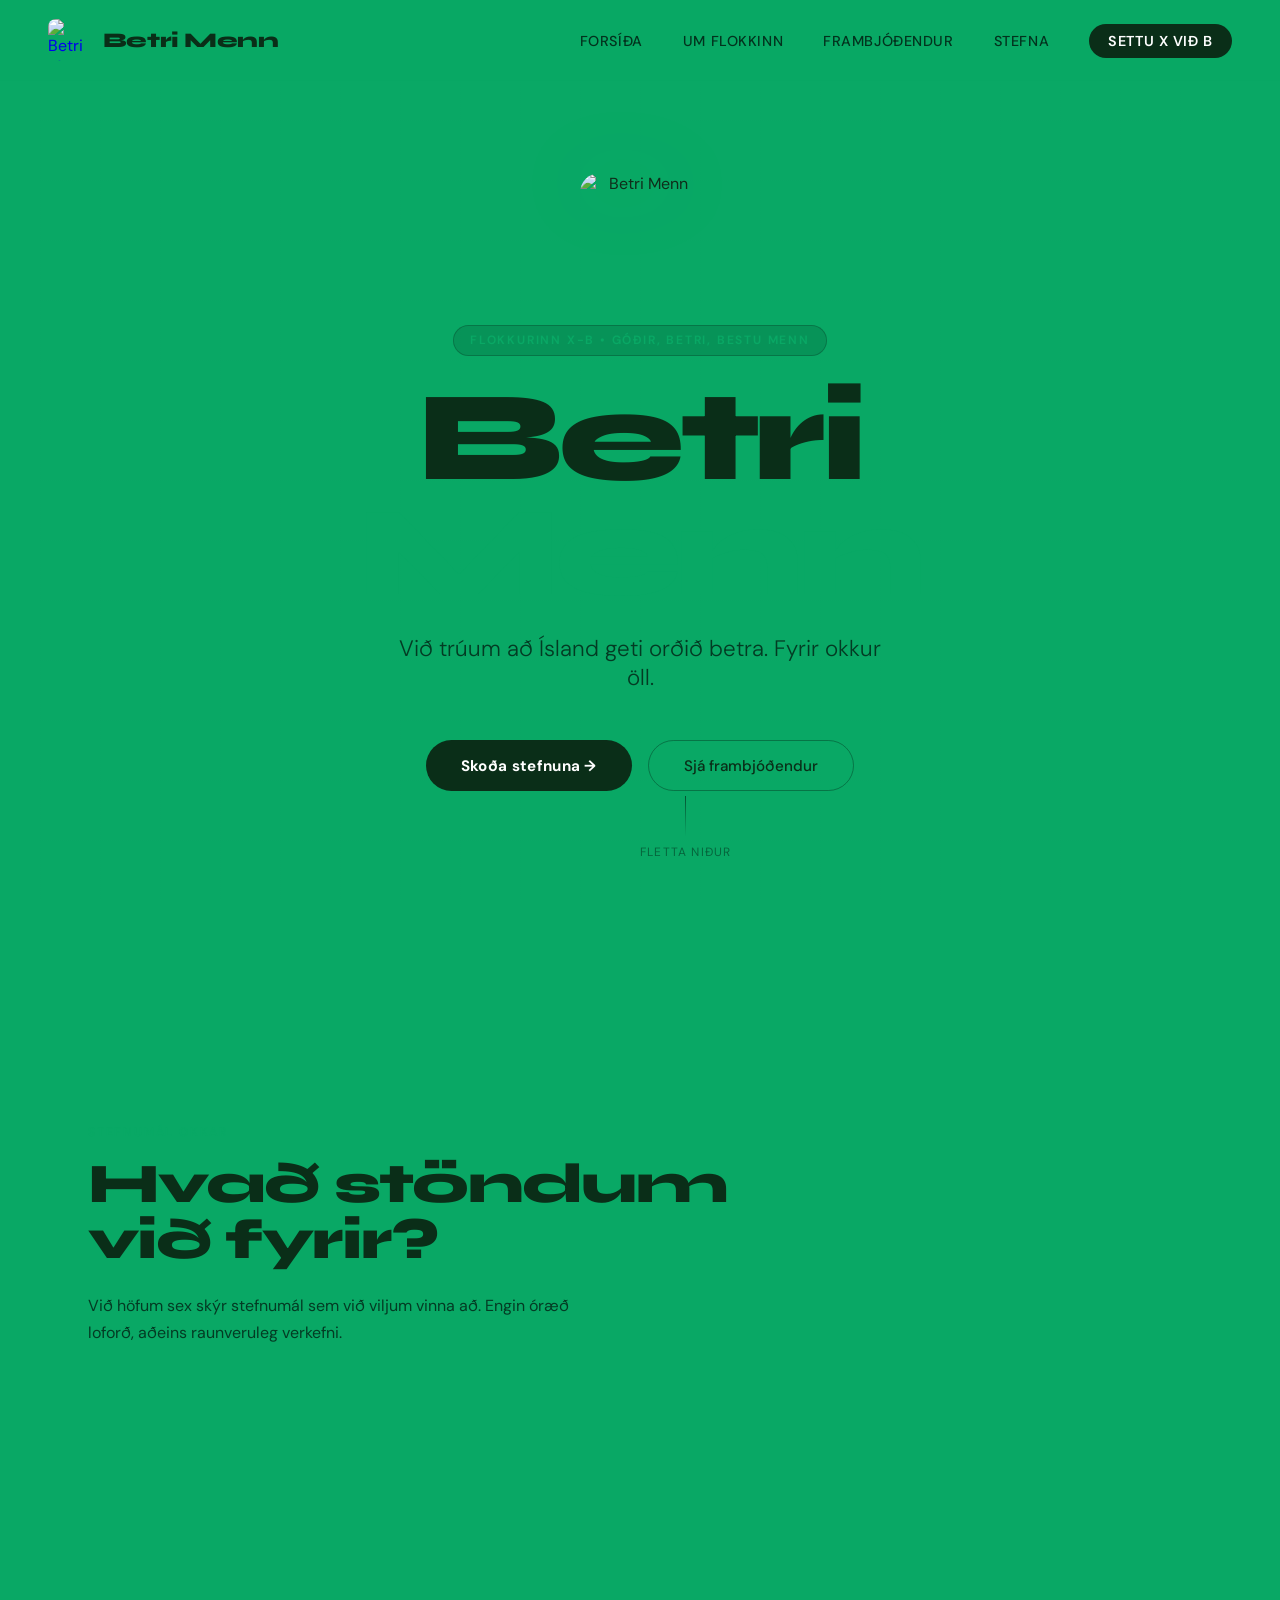
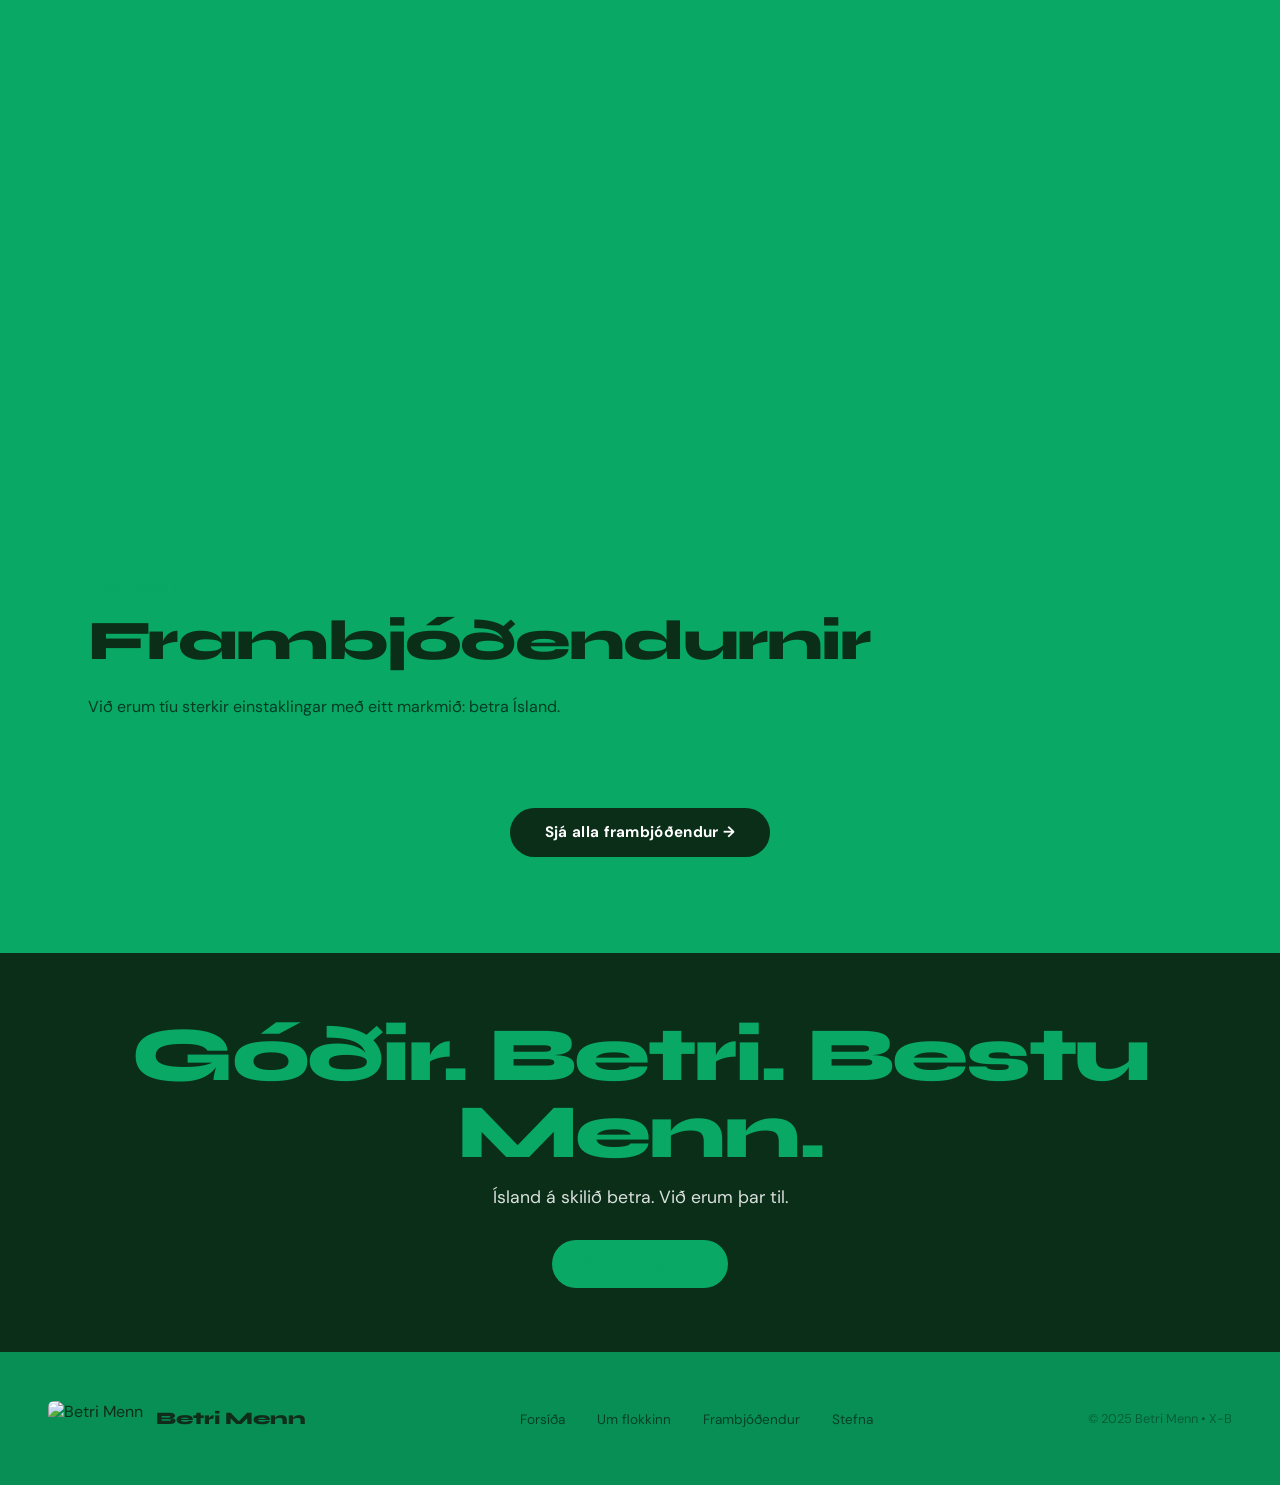
==== index.html @ 43a2c2ce "Add files via upload" ====
<!DOCTYPE html>
<html lang="is">
<head>
  <meta charset="UTF-8">
  <meta name="viewport" content="width=device-width, initial-scale=1.0">
  <title>Betri Menn - Góðir, Betri, Bestu Menn</title>
  <link rel="preconnect" href="https://fonts.googleapis.com">
  <link rel="preconnect" href="https://fonts.gstatic.com" crossorigin>
  <link href="https://fonts.googleapis.com/css2?family=Syne:wght@400;600;700;800&family=DM+Sans:ital,wght@0,300;0,400;0,500;1,300&display=swap" rel="stylesheet">
  <script src="images.js"></script>
  <style>
    :root {
      --green: #09a865;
      --green-dark: #077a47;
      --green-deeper: #055c33;
      --black: #09a865;
      --white: #0a2e18;
      --grey: #07904f;
    }

    * { margin: 0; padding: 0; box-sizing: border-box; }

    html { scroll-behavior: smooth; }

    body {
      font-family: 'DM Sans', sans-serif;
      background: #09a865;
      color: #0f2d1a;
      overflow-x: hidden;
    }

    /* NAV */
    nav {
      position: fixed;
      top: 0; left: 0; right: 0;
      z-index: 100;
      display: flex;
      align-items: center;
      justify-content: space-between;
      padding: 1.2rem 3rem;
      background: rgba(9,168,101,0.95);
      backdrop-filter: blur(12px);
      border-bottom: 1px solid rgba(9,168,101,0.15);
      animation: slideDown 0.6s ease both;
    }

    @keyframes slideDown {
      from { transform: translateY(-100%); opacity: 0; }
      to { transform: translateY(0); opacity: 1; }
    }

    .nav-logo {
      display: flex;
      align-items: center;
      gap: 0.8rem;
      text-decoration: none;
    }

    .nav-logo img {
      height: 42px;
      width: 42px;
      object-fit: contain;
      border-radius: 8px;
    }

    .nav-logo span {
      font-family: 'Syne', sans-serif;
      font-weight: 800;
      font-size: 1.3rem;
      color: #0a2e18;
      letter-spacing: -0.02em;
    }

    .nav-links {
      display: flex;
      gap: 2.5rem;
      list-style: none;
    }

    .nav-links a {
      color: rgba(0,0,0,0.7);
      text-decoration: none;
      font-size: 0.9rem;
      font-weight: 500;
      letter-spacing: 0.04em;
      text-transform: uppercase;
      transition: color 0.2s;
      position: relative;
    }

    .nav-links a::after {
      content: '';
      position: absolute;
      bottom: -3px; left: 0; right: 0;
      height: 2px;
      background: var(--green);
      transform: scaleX(0);
      transition: transform 0.2s;
    }

    .nav-links a:hover { color: var(--green); }
    .nav-links a:hover::after { transform: scaleX(1); }

    .nav-cta {
      background: #0a2e18;
      color: #ffffff !important;
      padding: 0.5rem 1.2rem;
      border-radius: 100px;
      font-weight: 600 !important;
      transition: background 0.2s, transform 0.2s !important;
    }

    .nav-cta:hover { background: #07904f !important; transform: scale(1.05); }
    .nav-cta::after { display: none !important; }

    /* HERO */
    .hero {
      min-height: 100vh;
      display: flex;
      flex-direction: column;
      align-items: center;
      justify-content: center;
      text-align: center;
      padding: 8rem 2rem 4rem;
      position: relative;
      overflow: hidden;
    }

    .hero-bg {
      position: absolute;
      inset: 0;
      background: radial-gradient(ellipse 80% 60% at 50% 40%, rgba(9,168,101,0.12) 0%, transparent 70%);
      pointer-events: none;
    }

    .hero-bg-grid {
      position: absolute;
      inset: 0;
      background-image: 
        linear-gradient(rgba(9,168,101,0.05) 1px, transparent 1px),
        linear-gradient(90deg, rgba(9,168,101,0.05) 1px, transparent 1px);
      background-size: 60px 60px;
      pointer-events: none;
    }

    .hero-logo {
      width: 120px;
      height: 120px;
      object-fit: contain;
      border-radius: 20px;
      margin-bottom: 2rem;
      animation: popIn 0.8s cubic-bezier(0.34, 1.56, 0.64, 1) 0.3s both;
      filter: drop-shadow(0 0 40px rgba(9,168,101,0.4));
    }

    @keyframes popIn {
      from { transform: scale(0.5); opacity: 0; }
      to { transform: scale(1); opacity: 1; }
    }

    .hero-badge {
      display: inline-block;
      background: rgba(0,0,0,0.12);
      border: 1px solid rgba(0,0,0,0.2);
      color: var(--green);
      font-size: 0.75rem;
      font-weight: 600;
      letter-spacing: 0.15em;
      text-transform: uppercase;
      padding: 0.4rem 1rem;
      border-radius: 100px;
      margin-bottom: 1.5rem;
      animation: fadeUp 0.6s ease 0.5s both;
    }

    .hero h1 {
      font-family: 'Syne', sans-serif;
      font-weight: 800;
      font-size: clamp(3.5rem, 10vw, 8rem);
      line-height: 0.9;
      letter-spacing: -0.04em;
      margin-bottom: 1.5rem;
      color: #0a2e18;
      animation: fadeUp 0.7s ease 0.6s both;
    }

    .hero h1 .green { color: var(--green); }

    .hero-tagline {
      font-size: clamp(1.1rem, 2.5vw, 1.4rem);
      color: rgba(0,0,0,0.65);
      font-weight: 300;
      margin-bottom: 3rem;
      max-width: 500px;
      animation: fadeUp 0.7s ease 0.75s both;
    }

    .hero-buttons {
      display: flex;
      gap: 1rem;
      flex-wrap: wrap;
      justify-content: center;
      animation: fadeUp 0.7s ease 0.9s both;
    }

    .btn-primary {
      background: #0a2e18;
      color: #ffffff;
      padding: 0.9rem 2.2rem;
      border-radius: 100px;
      text-decoration: none;
      font-weight: 700;
      font-size: 0.95rem;
      letter-spacing: 0.02em;
      transition: all 0.25s;
      display: inline-flex;
      align-items: center;
      gap: 0.5rem;
    }

    .btn-primary:hover {
      background: #07904f;
      transform: translateY(-3px);
      box-shadow: 0 12px 40px rgba(9,168,101,0.4);
    }

    .btn-secondary {
      background: transparent;
      color: var(--white);
      padding: 0.9rem 2.2rem;
      border-radius: 100px;
      text-decoration: none;
      font-weight: 500;
      font-size: 0.95rem;
      border: 1px solid rgba(0,0,0,0.3);
      transition: all 0.25s;
    }

    .btn-secondary:hover {
      border-color: #0a2e18;
      color: #0a2e18;
      transform: translateY(-3px);
    }

    @keyframes fadeUp {
      from { opacity: 0; transform: translateY(30px); }
      to { opacity: 1; transform: translateY(0); }
    }

    .hero-scroll {
      position: absolute;
      bottom: 2.5rem;
      left: 50%;
      transform: translateX(-50%);
      display: flex;
      flex-direction: column;
      align-items: center;
      gap: 0.5rem;
      color: rgba(0,0,0,0.4);
      font-size: 0.75rem;
      letter-spacing: 0.1em;
      text-transform: uppercase;
      animation: fadeUp 1s ease 1.2s both;
    }

    .scroll-line {
      width: 1px;
      height: 40px;
      background: linear-gradient(to bottom, rgba(0,0,0,0.5), transparent);
      animation: scrollPulse 2s ease infinite;
    }

    @keyframes scrollPulse {
      0%, 100% { opacity: 0.4; transform: scaleY(1); }
      50% { opacity: 1; transform: scaleY(1.1); }
    }

    /* STATS STRIP */
    .stats-strip {
      border-top: 1px solid rgba(9,168,101,0.15);
      border-bottom: 1px solid rgba(9,168,101,0.15);
      padding: 2rem 3rem;
      display: grid;
      grid-template-columns: repeat(4, 1fr);
      gap: 2rem;
      background: rgba(9,168,101,0.04);
    }

    .stat-item {
      text-align: center;
      opacity: 0;
      transform: translateY(20px);
      transition: all 0.5s ease;
    }

    .stat-item.visible {
      opacity: 1;
      transform: translateY(0);
    }

    .stat-number {
      font-family: 'Syne', sans-serif;
      font-weight: 800;
      font-size: 2.5rem;
      color: #0a2e18;
      line-height: 1;
    }

    .stat-label {
      font-size: 0.8rem;
      color: rgba(0,0,0,0.55);
      letter-spacing: 0.05em;
      text-transform: uppercase;
      margin-top: 0.3rem;
    }

    /* SECTIONS */
    section {
      padding: 6rem 3rem;
      max-width: 1200px;
      margin: 0 auto;
    }

    .section-label {
      font-size: 0.75rem;
      font-weight: 600;
      letter-spacing: 0.15em;
      text-transform: uppercase;
      color: var(--green);
      margin-bottom: 1rem;
    }

    .section-title {
      font-family: 'Syne', sans-serif;
      font-weight: 800;
      font-size: clamp(2rem, 5vw, 3.5rem);
      letter-spacing: -0.03em;
      line-height: 1;
      margin-bottom: 1.5rem;
      color: #0a2e18;
    }

    /* YFIRLIT STEFNU */
    .policy-preview {
      display: grid;
      grid-template-columns: repeat(3, 1fr);
      gap: 1.5rem;
      margin-top: 3rem;
    }

    .policy-card {
      background: rgba(255,255,255,0.18);
      border: 1px solid rgba(9,168,101,0.1);
      border-radius: 16px;
      padding: 2rem;
      text-decoration: none;
      color: var(--white);
      transition: all 0.3s;
      position: relative;
      overflow: hidden;
      opacity: 0;
      transform: translateY(30px);
    }

    .policy-card.visible {
      opacity: 1;
      transform: translateY(0);
    }

    .policy-card::before {
      content: '';
      position: absolute;
      inset: 0;
      background: linear-gradient(135deg, rgba(9,168,101,0.08) 0%, transparent 60%);
      opacity: 0;
      transition: opacity 0.3s;
    }

    .policy-card:hover {
      border-color: rgba(0,0,0,0.3);
      transform: translateY(-6px);
      box-shadow: 0 20px 60px rgba(0,0,0,0.4);
    }

    .policy-card:hover::before { opacity: 1; }

    .policy-icon {
      font-size: 2.5rem;
      margin-bottom: 1rem;
    }

    .policy-card h3 {
      font-family: 'Syne', sans-serif;
      font-weight: 700;
      font-size: 1.15rem;
      margin-bottom: 0.75rem;
    }

    .policy-card p {
      font-size: 0.9rem;
      color: rgba(0,0,0,0.65);
      line-height: 1.6;
    }

    .policy-card .arrow {
      display: inline-flex;
      align-items: center;
      gap: 0.4rem;
      color: var(--green);
      font-size: 0.85rem;
      font-weight: 600;
      margin-top: 1.2rem;
      transition: gap 0.2s;
    }

    .policy-card:hover .arrow { gap: 0.7rem; }

    /* FRAMBJÓÐENDUR PREVIEW */
    .candidates-row {
      display: flex;
      gap: 1rem;
      margin-top: 3rem;
      overflow: hidden;
    }

    .candidate-thumb {
      flex: 1;
      aspect-ratio: 3/4;
      border-radius: 12px;
      overflow: hidden;
      position: relative;
      cursor: pointer;
      transition: flex 0.4s ease;
      opacity: 0;
    }

    .candidate-thumb.visible { opacity: 1; }

    .candidate-thumb:hover { flex: 1.8; }

    .candidate-thumb img {
      width: 100%;
      height: 100%;
      object-fit: cover;
      object-position: top;
      transition: transform 0.4s;
      filter: grayscale(20%);
    }

    .candidate-thumb:hover img {
      transform: scale(1.05);
      filter: grayscale(0%);
    }

    .candidate-thumb-overlay {
      position: absolute;
      inset: 0;
      background: linear-gradient(to top, rgba(0,0,0,0.85) 0%, transparent 50%);
    }

    .candidate-thumb-name {
      position: absolute;
      bottom: 0.8rem;
      left: 0;
      right: 0;
      text-align: center;
      font-family: 'Syne', sans-serif;
      font-weight: 700;
      font-size: 0.75rem;
      opacity: 0;
      transform: translateY(5px);
      transition: all 0.3s;
    }

    .candidate-thumb:hover .candidate-thumb-name {
      opacity: 1;
      transform: translateY(0);
    }

    .view-all-btn {
      display: block;
      text-align: center;
      margin-top: 2.5rem;
    }

    /* SLAGORÐ BANNER */
    .slogan-banner {
      background: #0a2e18;
      padding: 4rem 3rem;
      text-align: center;
      overflow: hidden;
      position: relative;
    }

    .slogan-text {
      font-family: 'Syne', sans-serif;
      font-weight: 800;
      font-size: clamp(2rem, 6vw, 5rem);
      color: #09a865;
      letter-spacing: -0.03em;
      line-height: 1;
    }

    .slogan-sub {
      font-size: 1.1rem;
      color: rgba(255,255,255,0.85);
      margin-top: 1rem;
      font-weight: 400;
    }

    .slogan-banner .btn-black {
      display: inline-block;
      margin-top: 2rem;
      background: var(--black);
      color: var(--green);
      padding: 0.85rem 2rem;
      border-radius: 100px;
      text-decoration: none;
      font-weight: 700;
      font-size: 0.95rem;
      transition: all 0.25s;
    }

    .slogan-banner .btn-black:hover {
      background: #111;
      transform: translateY(-3px);
    }

    /* FOOTER */
    footer {
      background: rgba(0,0,0,0.15);
      border-top: 1px solid rgba(9,168,101,0.1);
      padding: 3rem;
      display: flex;
      align-items: center;
      justify-content: space-between;
    }

    .footer-logo {
      display: flex;
      align-items: center;
      gap: 0.8rem;
    }

    .footer-logo img {
      height: 36px;
      object-fit: contain;
      border-radius: 6px;
    }

    .footer-logo span {
      font-family: 'Syne', sans-serif;
      font-weight: 800;
      font-size: 1.1rem;
    }

    .footer-links {
      display: flex;
      gap: 2rem;
      list-style: none;
    }

    .footer-links a {
      color: rgba(0,0,0,0.55);
      text-decoration: none;
      font-size: 0.85rem;
      transition: color 0.2s;
    }

    .footer-links a:hover { color: var(--green); }

    .footer-copy {
      font-size: 0.8rem;
      color: rgba(0,0,0,0.35);
    }

    /* RESPONSIVE */
    @media (max-width: 768px) {
      nav { padding: 1rem 1.5rem; }
      .nav-links { display: none; }
      section { padding: 4rem 1.5rem; }
      .policy-preview { grid-template-columns: 1fr; }
      .stats-strip { grid-template-columns: repeat(2, 1fr); padding: 2rem 1.5rem; }
      .candidates-row { flex-wrap: wrap; }
      .candidate-thumb { flex: none; width: calc(33% - 0.7rem); }
      footer { flex-direction: column; gap: 2rem; text-align: center; }
      .footer-links { flex-wrap: wrap; justify-content: center; }
    }
  </style>
</head>
<body>

  <nav>
    <a href="index.html" class="nav-logo">
      <img id="nav-logo-img" alt="Betri Menn logo">
      <span>Betri Menn</span>
    </a>
    <ul class="nav-links">
      <li><a href="index.html">Forsíða</a></li>
      <li><a href="pages/um-flokkinn.html">Um flokkinn</a></li>
      <li><a href="pages/frambjodendur.html">Frambjóðendur</a></li>
      <li><a href="pages/stefna.html">Stefna</a></li>
      <li><a href="pages/stefna.html" class="nav-cta">Settu X við B</a></li>
    </ul>
  </nav>

  <section class="hero">
    <div class="hero-bg"></div>
    <div class="hero-bg-grid"></div>
    <img id="hero-logo" class="hero-logo" alt="Betri Menn">
    <span class="hero-badge">Flokkurinn X-B &bull; Góðir, Betri, Bestu Menn</span>
    <h1>Betri<br><span class="green">Menn</span></h1>
    <p class="hero-tagline">Við trúum að Ísland geti orðið betra. Fyrir okkur öll.</p>
    <div class="hero-buttons">
      <a href="pages/stefna.html" class="btn-primary">Skoða stefnuna →</a>
      <a href="pages/frambjodendur.html" class="btn-secondary">Sjá frambjóðendur</a>
    </div>
    <div class="hero-scroll">
      <div class="scroll-line"></div>
      Fletta niður
    </div>
  </section>

  <div class="stats-strip">
    <div class="stat-item">
      <div class="stat-number">10</div>
      <div class="stat-label">Frambjóðendur</div>
    </div>
    <div class="stat-item">
      <div class="stat-number">5</div>
      <div class="stat-label">Stefnumál</div>
    </div>
    <div class="stat-item">
      <div class="stat-number">X-B</div>
      <div class="stat-label">Flokksstafir</div>
    </div>
    <div class="stat-item">
      <div class="stat-number">1</div>
      <div class="stat-label">Markmið: Betra Ísland</div>
    </div>
  </div>

  <section>
    <p class="section-label">Stefnumál okkar</p>
    <h2 class="section-title">Hvað stöndum<br>við fyrir?</h2>
    <p style="color: rgba(0,0,0,0.65); max-width: 500px; line-height: 1.7;">Við höfum sex skýr stefnumál sem við viljum vinna að. Engin óræð loforð, aðeins raunveruleg verkefni.</p>

    <div class="policy-preview">
      <a href="pages/stefna.html#loftslag" class="policy-card">
        <div class="policy-icon">🌿</div>
        <h3>Hraðar loftslagsaðgerðir</h3>
        <p>Minni mengun, meiri endurnýting og betri samgöngur. Við þurfum að byrja núna.</p>
        <span class="arrow">Lesa meira →</span>
      </a>
      <a href="pages/stefna.html#husnaedi" class="policy-card">
        <div class="policy-icon">🏠</div>
        <h3>Ódýrara húsnæði</h3>
        <p>Ungt fólk á rétt á því að geta keypt sér húsnæði. Fjárfestum að kaupa upp íbúðir er vandinn.</p>
        <span class="arrow">Lesa meira →</span>
      </a>
      <a href="pages/stefna.html#heilbrigdi" class="policy-card">
        <div class="policy-icon">🏥</div>
        <h3>Betri heilbrigðisþjónusta</h3>
        <p>Of fáir hjúkrunarfræðingar og of langir biðtímar. Þetta er óásættanlegt.</p>
        <span class="arrow">Lesa meira →</span>
      </a>
      <a href="pages/stefna.html#kynjarettlaeti" class="policy-card">
        <div class="policy-icon">⚖️</div>
        <h3>Kynjaréttlæti</h3>
        <p>Jöfn laun fyrir jafna vinnu og betri möguleikar fyrir öll kyn. Foreldrar ráða fæðingarorlofi.</p>
        <span class="arrow">Lesa meira →</span>
      </a>
      <a href="pages/stefna.html#heilsa" class="policy-card">
        <div class="policy-icon">💪</div>
        <h3>Heilbrigt lif</h3>
        <p>Betri heilsufræði í skólum og auðveldari aðgangur að rækt, sundi og útivist.</p>
        <span class="arrow">Lesa meira →</span>
      </a>
      <a href="pages/stefna.html#landamaeri" class="policy-card">
        <div class="policy-icon">🛂</div>
        <h3>Skynsamleg landamærastefna</h3>
        <p>Við þurfum stjórn. Við viljum velkomna þá sem leggja sitt af mörkum og greiða skatta.</p>
        <span class="arrow">Lesa meira →</span>
      </a>
    </div>
  </section>

  <section>
    <p class="section-label">Liðið okkar</p>
    <h2 class="section-title">Frambjóðendurnir</h2>
    <p style="color: rgba(0,0,0,0.65); max-width: 500px; line-height: 1.7; margin-bottom: 0;">Við erum tíu sterkir einstaklingar með eitt markmið: betra Ísland.</p>
    <div class="candidates-row" id="candidates-row"></div>
    <div class="view-all-btn">
      <a href="pages/frambjodendur.html" class="btn-primary">Sjá alla frambjóðendur →</a>
    </div>
  </section>

  <div class="slogan-banner">
    <div class="slogan-text">Góðir. Betri. Bestu Menn.</div>
    <p class="slogan-sub">Ísland á skilið betra. Við erum þar til.</p>
    <a href="pages/stefna.html" class="btn-black">Settu X við B →</a>
  </div>

  <footer>
    <div class="footer-logo">
      <img id="footer-logo-img" alt="Betri Menn">
      <span>Betri Menn</span>
    </div>
    <ul class="footer-links">
      <li><a href="index.html">Forsíða</a></li>
      <li><a href="pages/um-flokkinn.html">Um flokkinn</a></li>
      <li><a href="pages/frambjodendur.html">Frambjóðendur</a></li>
      <li><a href="pages/stefna.html">Stefna</a></li>
    </ul>
    <p class="footer-copy">© 2025 Betri Menn &bull; X-B</p>
  </footer>

  <script>
    // Set images from base64
    document.getElementById('nav-logo-img').src = IMAGES.logo;
    document.getElementById('hero-logo').src = IMAGES.logo;
    document.getElementById('footer-logo-img').src = IMAGES.logo;

    // Candidate thumbnails on homepage
    const candidates = [
      { key: 'jon', name: 'Jón' },
      { key: 'oskar', name: 'Óskar' },
      { key: 'rafael', name: 'Rafael' },
      { key: 'aron', name: 'Aron' },
      { key: 'anton', name: 'Anton' },
    ];

    const row = document.getElementById('candidates-row');
    candidates.forEach((c, i) => {
      const div = document.createElement('a');
      div.href = 'pages/frambjodendur.html';
      div.className = 'candidate-thumb';
      div.style.transitionDelay = (i * 0.1) + 's';
      div.innerHTML = `
        <img src="${IMAGES[c.key]}" alt="${c.name}" loading="lazy">
        <div class="candidate-thumb-overlay"></div>
        <div class="candidate-thumb-name">${c.name}</div>
      `;
      row.appendChild(div);
    });

    // Intersection Observer for animations
    const observer = new IntersectionObserver((entries) => {
      entries.forEach(el => {
        if (el.isIntersecting) el.target.classList.add('visible');
      });
    }, { threshold: 0.1 });

    document.querySelectorAll('.stat-item, .policy-card, .candidate-thumb').forEach(el => observer.observe(el));

    // Stagger policy cards
    document.querySelectorAll('.policy-card').forEach((card, i) => {
      card.style.transitionDelay = (i * 0.08) + 's';
    });
    document.querySelectorAll('.stat-item').forEach((s, i) => {
      s.style.transitionDelay = (i * 0.1) + 's';
    });
  </script>
</body>
</html>
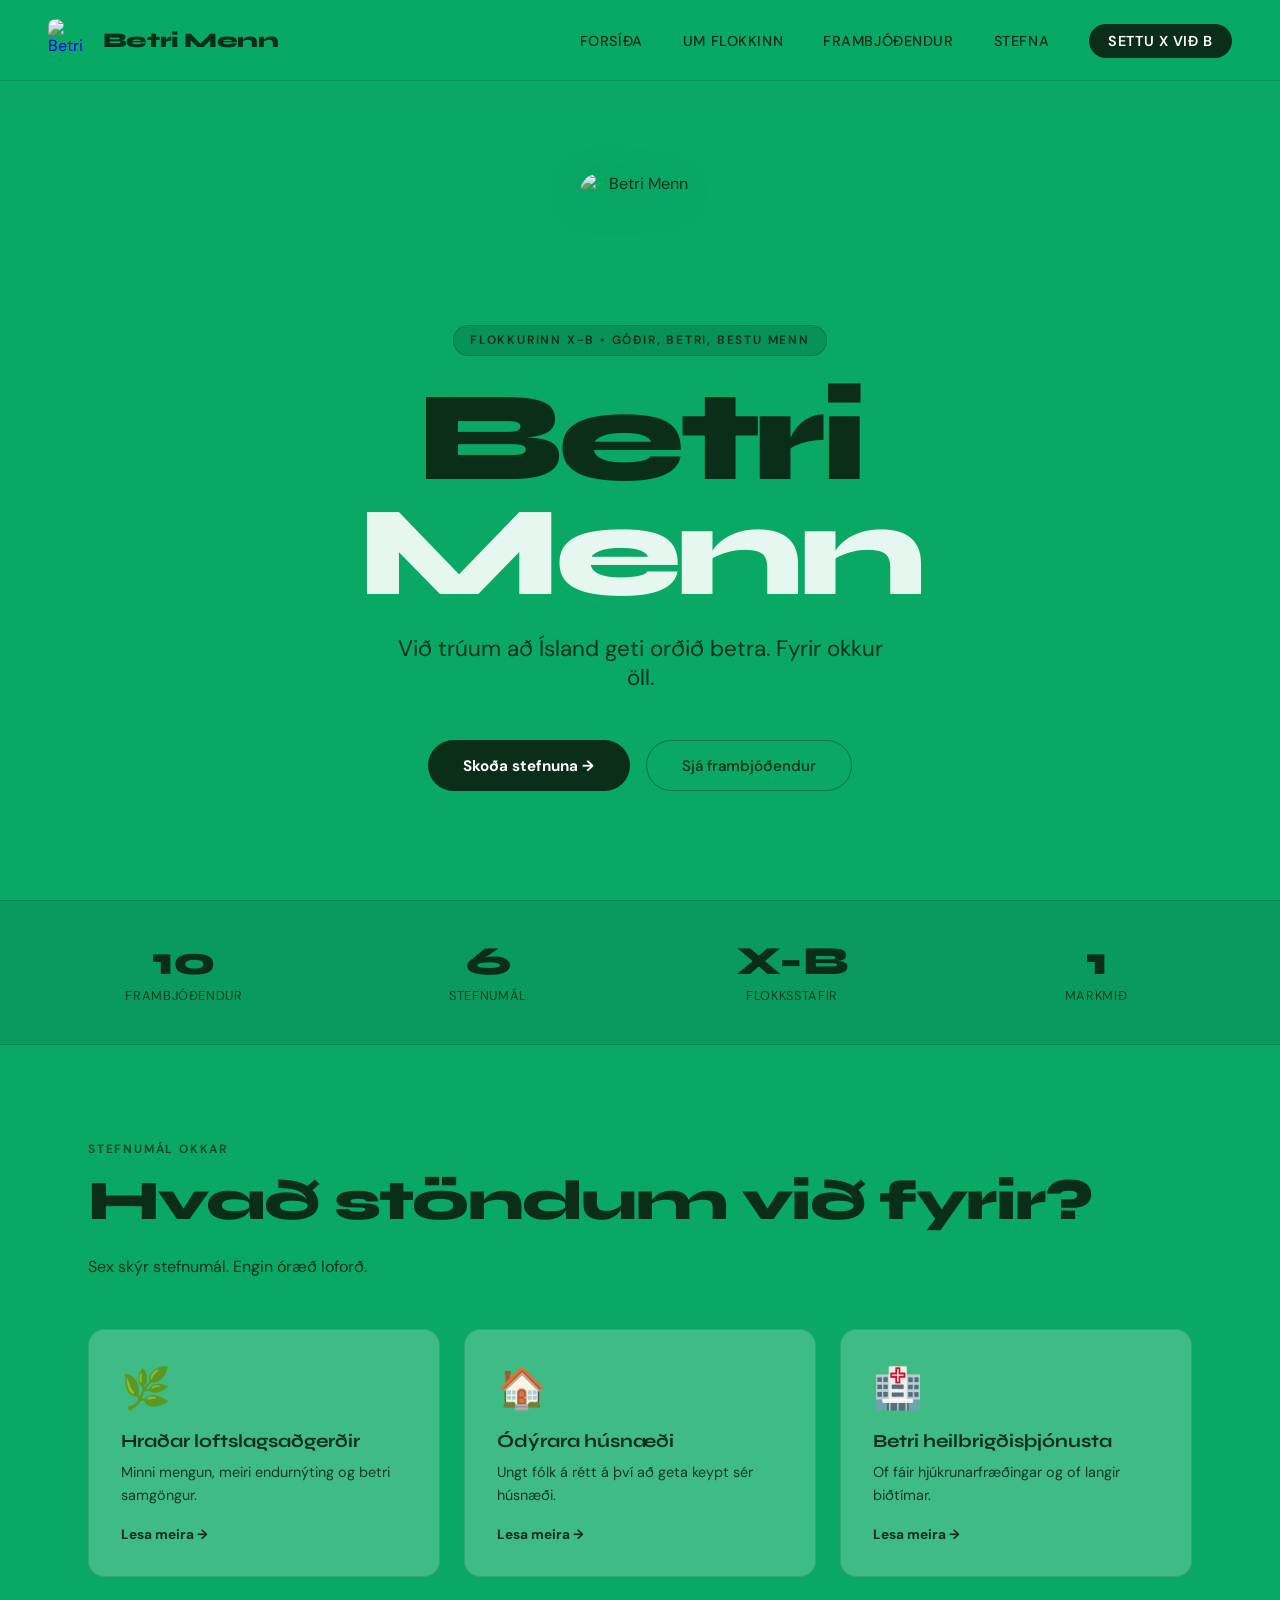
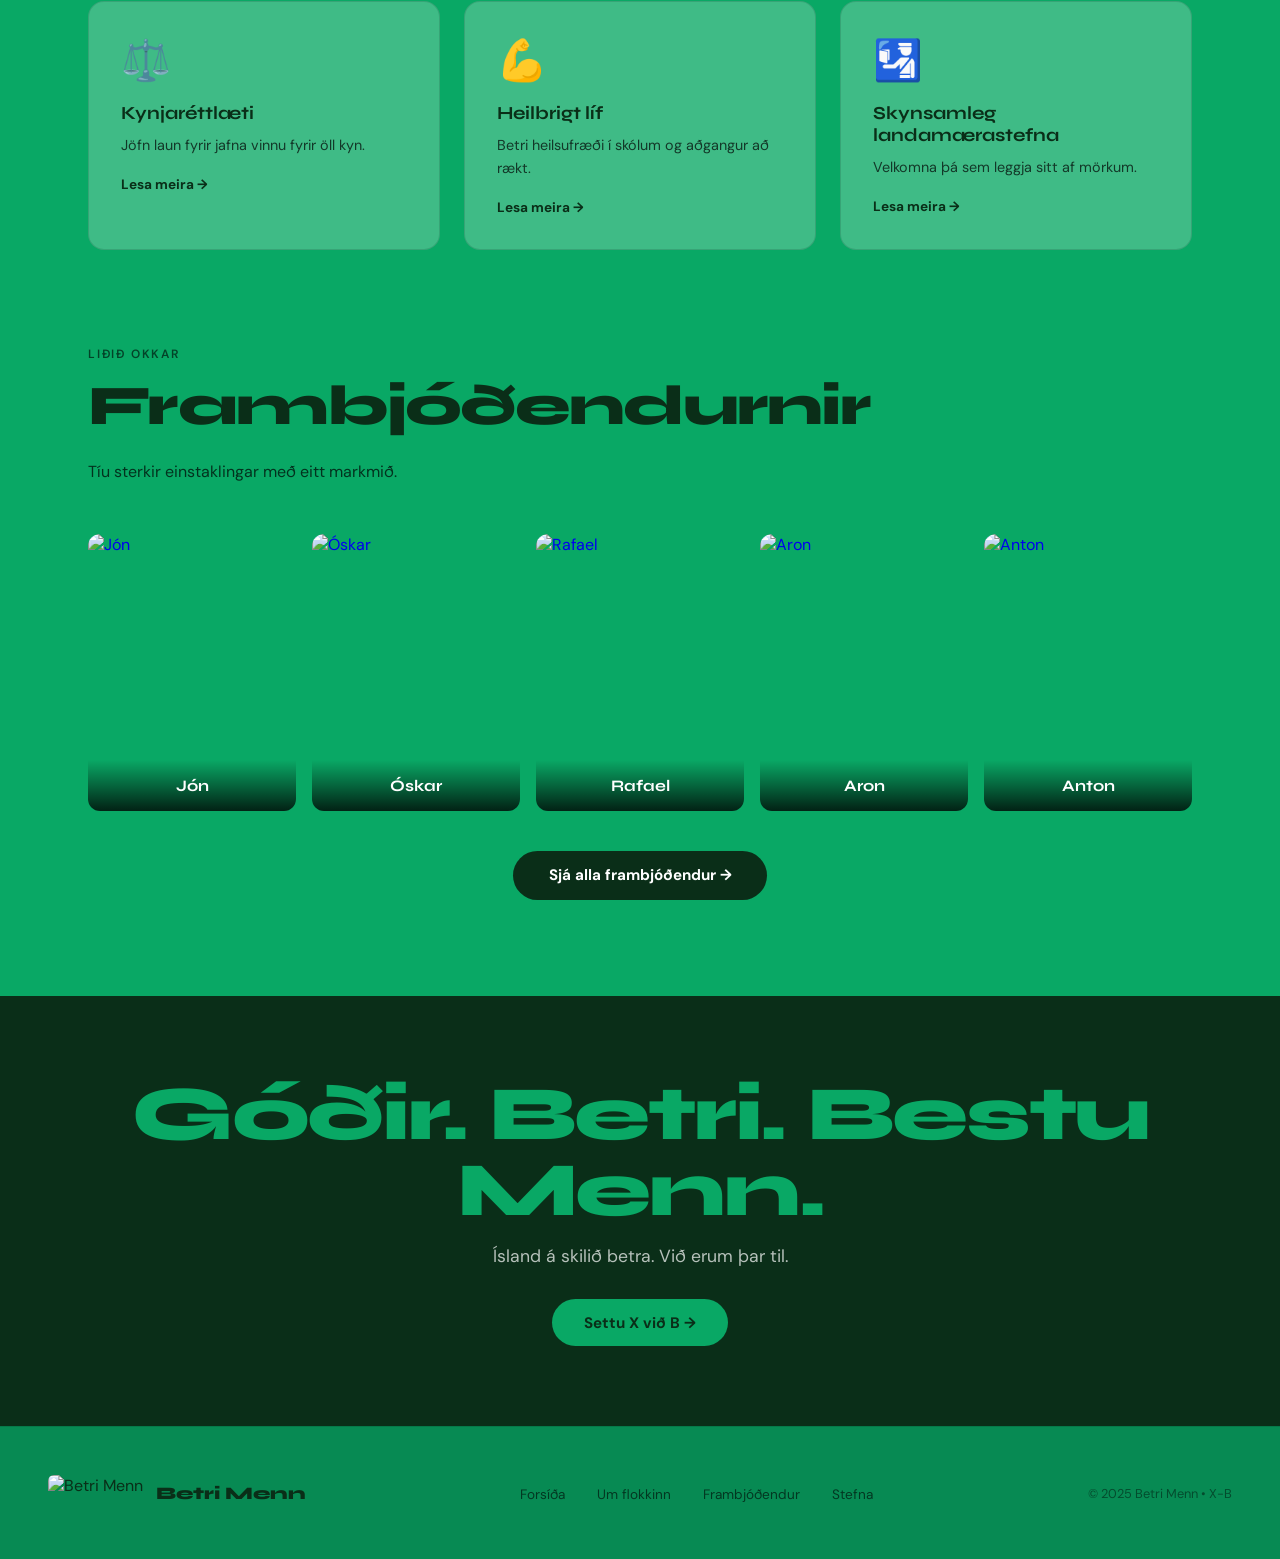
==== commit 8538b517: "Add files via upload" ====
--- a/index.html
+++ b/index.html
@@ -3,117 +3,9 @@
 <head>
   <meta charset="UTF-8">
   <meta name="viewport" content="width=device-width, initial-scale=1.0">
-  <title>Betri Menn - Góðir, Betri, Bestu Menn</title>
-  <link rel="preconnect" href="https://fonts.googleapis.com">
-  <link rel="preconnect" href="https://fonts.gstatic.com" crossorigin>
-  <link href="https://fonts.googleapis.com/css2?family=Syne:wght@400;600;700;800&family=DM+Sans:ital,wght@0,300;0,400;0,500;1,300&display=swap" rel="stylesheet">
-  <script src="images.js"></script>
+  <title>Betri Menn — Góðir, Betri, Bestu Menn</title>
+  <link rel="stylesheet" href="assets/css/shared.css">
   <style>
-    :root {
-      --green: #09a865;
-      --green-dark: #077a47;
-      --green-deeper: #055c33;
-      --black: #09a865;
-      --white: #0a2e18;
-      --grey: #07904f;
-    }
-
-    * { margin: 0; padding: 0; box-sizing: border-box; }
-
-    html { scroll-behavior: smooth; }
-
-    body {
-      font-family: 'DM Sans', sans-serif;
-      background: #09a865;
-      color: #0f2d1a;
-      overflow-x: hidden;
-    }
-
-    /* NAV */
-    nav {
-      position: fixed;
-      top: 0; left: 0; right: 0;
-      z-index: 100;
-      display: flex;
-      align-items: center;
-      justify-content: space-between;
-      padding: 1.2rem 3rem;
-      background: rgba(9,168,101,0.95);
-      backdrop-filter: blur(12px);
-      border-bottom: 1px solid rgba(9,168,101,0.15);
-      animation: slideDown 0.6s ease both;
-    }
-
-    @keyframes slideDown {
-      from { transform: translateY(-100%); opacity: 0; }
-      to { transform: translateY(0); opacity: 1; }
-    }
-
-    .nav-logo {
-      display: flex;
-      align-items: center;
-      gap: 0.8rem;
-      text-decoration: none;
-    }
-
-    .nav-logo img {
-      height: 42px;
-      width: 42px;
-      object-fit: contain;
-      border-radius: 8px;
-    }
-
-    .nav-logo span {
-      font-family: 'Syne', sans-serif;
-      font-weight: 800;
-      font-size: 1.3rem;
-      color: #0a2e18;
-      letter-spacing: -0.02em;
-    }
-
-    .nav-links {
-      display: flex;
-      gap: 2.5rem;
-      list-style: none;
-    }
-
-    .nav-links a {
-      color: rgba(0,0,0,0.7);
-      text-decoration: none;
-      font-size: 0.9rem;
-      font-weight: 500;
-      letter-spacing: 0.04em;
-      text-transform: uppercase;
-      transition: color 0.2s;
-      position: relative;
-    }
-
-    .nav-links a::after {
-      content: '';
-      position: absolute;
-      bottom: -3px; left: 0; right: 0;
-      height: 2px;
-      background: var(--green);
-      transform: scaleX(0);
-      transition: transform 0.2s;
-    }
-
-    .nav-links a:hover { color: var(--green); }
-    .nav-links a:hover::after { transform: scaleX(1); }
-
-    .nav-cta {
-      background: #0a2e18;
-      color: #ffffff !important;
-      padding: 0.5rem 1.2rem;
-      border-radius: 100px;
-      font-weight: 600 !important;
-      transition: background 0.2s, transform 0.2s !important;
-    }
-
-    .nav-cta:hover { background: #07904f !important; transform: scale(1.05); }
-    .nav-cta::after { display: none !important; }
-
-    /* HERO */
     .hero {
       min-height: 100vh;
       display: flex;
@@ -122,25 +14,6 @@
       justify-content: center;
       text-align: center;
       padding: 8rem 2rem 4rem;
-      position: relative;
-      overflow: hidden;
-    }
-
-    .hero-bg {
-      position: absolute;
-      inset: 0;
-      background: radial-gradient(ellipse 80% 60% at 50% 40%, rgba(9,168,101,0.12) 0%, transparent 70%);
-      pointer-events: none;
-    }
-
-    .hero-bg-grid {
-      position: absolute;
-      inset: 0;
-      background-image: 
-        linear-gradient(rgba(9,168,101,0.05) 1px, transparent 1px),
-        linear-gradient(90deg, rgba(9,168,101,0.05) 1px, transparent 1px);
-      background-size: 60px 60px;
-      pointer-events: none;
     }
 
     .hero-logo {
@@ -149,20 +22,14 @@
       object-fit: contain;
       border-radius: 20px;
       margin-bottom: 2rem;
-      animation: popIn 0.8s cubic-bezier(0.34, 1.56, 0.64, 1) 0.3s both;
-      filter: drop-shadow(0 0 40px rgba(9,168,101,0.4));
-    }
-
-    @keyframes popIn {
-      from { transform: scale(0.5); opacity: 0; }
-      to { transform: scale(1); opacity: 1; }
+      filter: drop-shadow(0 8px 24px rgba(0,0,0,0.2));
     }
 
     .hero-badge {
       display: inline-block;
       background: rgba(0,0,0,0.12);
-      border: 1px solid rgba(0,0,0,0.2);
-      color: var(--green);
+      border: 1px solid rgba(0,0,0,0.18);
+      color: #0a2e18;
       font-size: 0.75rem;
       font-weight: 600;
       letter-spacing: 0.15em;
@@ -170,7 +37,6 @@
       padding: 0.4rem 1rem;
       border-radius: 100px;
       margin-bottom: 1.5rem;
-      animation: fadeUp 0.6s ease 0.5s both;
     }
 
     .hero h1 {
@@ -181,18 +47,16 @@
       letter-spacing: -0.04em;
       margin-bottom: 1.5rem;
       color: #0a2e18;
-      animation: fadeUp 0.7s ease 0.6s both;
-    }
-
-    .hero h1 .green { color: var(--green); }
+    }
+
+    .hero h1 .light { color: rgba(255,255,255,0.9); }
 
     .hero-tagline {
       font-size: clamp(1.1rem, 2.5vw, 1.4rem);
-      color: rgba(0,0,0,0.65);
-      font-weight: 300;
+      color: rgba(0,0,0,0.7);
+      font-weight: 400;
       margin-bottom: 3rem;
       max-width: 500px;
-      animation: fadeUp 0.7s ease 0.75s both;
     }
 
     .hero-buttons {
@@ -200,103 +64,19 @@
       gap: 1rem;
       flex-wrap: wrap;
       justify-content: center;
-      animation: fadeUp 0.7s ease 0.9s both;
-    }
-
-    .btn-primary {
-      background: #0a2e18;
-      color: #ffffff;
-      padding: 0.9rem 2.2rem;
-      border-radius: 100px;
-      text-decoration: none;
-      font-weight: 700;
-      font-size: 0.95rem;
-      letter-spacing: 0.02em;
-      transition: all 0.25s;
-      display: inline-flex;
-      align-items: center;
-      gap: 0.5rem;
-    }
-
-    .btn-primary:hover {
-      background: #07904f;
-      transform: translateY(-3px);
-      box-shadow: 0 12px 40px rgba(9,168,101,0.4);
-    }
-
-    .btn-secondary {
-      background: transparent;
-      color: var(--white);
-      padding: 0.9rem 2.2rem;
-      border-radius: 100px;
-      text-decoration: none;
-      font-weight: 500;
-      font-size: 0.95rem;
-      border: 1px solid rgba(0,0,0,0.3);
-      transition: all 0.25s;
-    }
-
-    .btn-secondary:hover {
-      border-color: #0a2e18;
-      color: #0a2e18;
-      transform: translateY(-3px);
-    }
-
-    @keyframes fadeUp {
-      from { opacity: 0; transform: translateY(30px); }
-      to { opacity: 1; transform: translateY(0); }
-    }
-
-    .hero-scroll {
-      position: absolute;
-      bottom: 2.5rem;
-      left: 50%;
-      transform: translateX(-50%);
-      display: flex;
-      flex-direction: column;
-      align-items: center;
-      gap: 0.5rem;
-      color: rgba(0,0,0,0.4);
-      font-size: 0.75rem;
-      letter-spacing: 0.1em;
-      text-transform: uppercase;
-      animation: fadeUp 1s ease 1.2s both;
-    }
-
-    .scroll-line {
-      width: 1px;
-      height: 40px;
-      background: linear-gradient(to bottom, rgba(0,0,0,0.5), transparent);
-      animation: scrollPulse 2s ease infinite;
-    }
-
-    @keyframes scrollPulse {
-      0%, 100% { opacity: 0.4; transform: scaleY(1); }
-      50% { opacity: 1; transform: scaleY(1.1); }
-    }
-
-    /* STATS STRIP */
+    }
+
     .stats-strip {
-      border-top: 1px solid rgba(9,168,101,0.15);
-      border-bottom: 1px solid rgba(9,168,101,0.15);
-      padding: 2rem 3rem;
+      border-top: 1px solid rgba(0,0,0,0.12);
+      border-bottom: 1px solid rgba(0,0,0,0.12);
+      padding: 2.5rem 3rem;
       display: grid;
       grid-template-columns: repeat(4, 1fr);
       gap: 2rem;
-      background: rgba(9,168,101,0.04);
-    }
-
-    .stat-item {
-      text-align: center;
-      opacity: 0;
-      transform: translateY(20px);
-      transition: all 0.5s ease;
-    }
-
-    .stat-item.visible {
-      opacity: 1;
-      transform: translateY(0);
-    }
+      background: rgba(0,0,0,0.08);
+    }
+
+    .stat-item { text-align: center; }
 
     .stat-number {
       font-family: 'Syne', sans-serif;
@@ -308,40 +88,19 @@
 
     .stat-label {
       font-size: 0.8rem;
-      color: rgba(0,0,0,0.55);
+      color: rgba(0,0,0,0.6);
       letter-spacing: 0.05em;
       text-transform: uppercase;
-      margin-top: 0.3rem;
-    }
-
-    /* SECTIONS */
-    section {
+      margin-top: 0.4rem;
+    }
+
+    .content-section {
       padding: 6rem 3rem;
       max-width: 1200px;
       margin: 0 auto;
     }
 
-    .section-label {
-      font-size: 0.75rem;
-      font-weight: 600;
-      letter-spacing: 0.15em;
-      text-transform: uppercase;
-      color: var(--green);
-      margin-bottom: 1rem;
-    }
-
-    .section-title {
-      font-family: 'Syne', sans-serif;
-      font-weight: 800;
-      font-size: clamp(2rem, 5vw, 3.5rem);
-      letter-spacing: -0.03em;
-      line-height: 1;
-      margin-bottom: 1.5rem;
-      color: #0a2e18;
-    }
-
-    /* YFIRLIT STEFNU */
-    .policy-preview {
+    .policy-grid {
       display: grid;
       grid-template-columns: repeat(3, 1fr);
       gap: 1.5rem;
@@ -349,147 +108,86 @@
     }
 
     .policy-card {
-      background: rgba(255,255,255,0.18);
-      border: 1px solid rgba(9,168,101,0.1);
+      background: rgba(255,255,255,0.22);
+      border: 1px solid rgba(0,0,0,0.12);
       border-radius: 16px;
       padding: 2rem;
       text-decoration: none;
-      color: var(--white);
+      color: #0a2e18;
       transition: all 0.3s;
-      position: relative;
-      overflow: hidden;
-      opacity: 0;
-      transform: translateY(30px);
-    }
-
-    .policy-card.visible {
-      opacity: 1;
-      transform: translateY(0);
-    }
-
-    .policy-card::before {
-      content: '';
-      position: absolute;
-      inset: 0;
-      background: linear-gradient(135deg, rgba(9,168,101,0.08) 0%, transparent 60%);
-      opacity: 0;
-      transition: opacity 0.3s;
     }
 
     .policy-card:hover {
-      border-color: rgba(0,0,0,0.3);
+      background: rgba(255,255,255,0.32);
+      border-color: rgba(0,0,0,0.25);
       transform: translateY(-6px);
-      box-shadow: 0 20px 60px rgba(0,0,0,0.4);
-    }
-
-    .policy-card:hover::before { opacity: 1; }
-
-    .policy-icon {
-      font-size: 2.5rem;
-      margin-bottom: 1rem;
-    }
+      box-shadow: 0 20px 50px rgba(0,0,0,0.15);
+    }
+
+    .policy-icon { font-size: 2.5rem; margin-bottom: 1rem; }
 
     .policy-card h3 {
       font-family: 'Syne', sans-serif;
       font-weight: 700;
       font-size: 1.15rem;
-      margin-bottom: 0.75rem;
+      margin-bottom: 0.6rem;
+      color: #0a2e18;
     }
 
     .policy-card p {
       font-size: 0.9rem;
-      color: rgba(0,0,0,0.65);
+      color: rgba(0,0,0,0.7);
       line-height: 1.6;
     }
 
     .policy-card .arrow {
-      display: inline-flex;
-      align-items: center;
-      gap: 0.4rem;
-      color: var(--green);
+      display: inline-block;
+      color: #0a2e18;
       font-size: 0.85rem;
-      font-weight: 600;
+      font-weight: 700;
       margin-top: 1.2rem;
-      transition: gap 0.2s;
-    }
-
-    .policy-card:hover .arrow { gap: 0.7rem; }
-
-    /* FRAMBJÓÐENDUR PREVIEW */
-    .candidates-row {
-      display: flex;
+    }
+
+    .candidate-strip {
+      display: grid;
+      grid-template-columns: repeat(5, 1fr);
       gap: 1rem;
       margin-top: 3rem;
-      overflow: hidden;
     }
 
     .candidate-thumb {
-      flex: 1;
       aspect-ratio: 3/4;
       border-radius: 12px;
       overflow: hidden;
       position: relative;
-      cursor: pointer;
-      transition: flex 0.4s ease;
-      opacity: 0;
-    }
-
-    .candidate-thumb.visible { opacity: 1; }
-
-    .candidate-thumb:hover { flex: 1.8; }
+      text-decoration: none;
+      transition: transform 0.3s;
+    }
+
+    .candidate-thumb:hover { transform: translateY(-4px); }
 
     .candidate-thumb img {
       width: 100%;
       height: 100%;
       object-fit: cover;
       object-position: top;
-      transition: transform 0.4s;
-      filter: grayscale(20%);
-    }
-
-    .candidate-thumb:hover img {
-      transform: scale(1.05);
-      filter: grayscale(0%);
     }
 
     .candidate-thumb-overlay {
       position: absolute;
-      inset: 0;
-      background: linear-gradient(to top, rgba(0,0,0,0.85) 0%, transparent 50%);
-    }
-
-    .candidate-thumb-name {
-      position: absolute;
-      bottom: 0.8rem;
-      left: 0;
-      right: 0;
+      bottom: 0; left: 0; right: 0;
+      padding: 1rem;
+      background: linear-gradient(to top, rgba(0,0,0,0.8), transparent);
+      color: #fff;
+      font-family: 'Syne', sans-serif;
+      font-weight: 700;
       text-align: center;
-      font-family: 'Syne', sans-serif;
-      font-weight: 700;
-      font-size: 0.75rem;
-      opacity: 0;
-      transform: translateY(5px);
-      transition: all 0.3s;
-    }
-
-    .candidate-thumb:hover .candidate-thumb-name {
-      opacity: 1;
-      transform: translateY(0);
-    }
-
-    .view-all-btn {
-      display: block;
-      text-align: center;
-      margin-top: 2.5rem;
-    }
-
-    /* SLAGORÐ BANNER */
+    }
+
     .slogan-banner {
       background: #0a2e18;
-      padding: 4rem 3rem;
+      padding: 5rem 3rem;
       text-align: center;
-      overflow: hidden;
-      position: relative;
     }
 
     .slogan-text {
@@ -503,88 +201,15 @@
 
     .slogan-sub {
       font-size: 1.1rem;
-      color: rgba(255,255,255,0.85);
+      color: rgba(255,255,255,0.7);
       margin-top: 1rem;
-      font-weight: 400;
-    }
-
-    .slogan-banner .btn-black {
-      display: inline-block;
-      margin-top: 2rem;
-      background: var(--black);
-      color: var(--green);
-      padding: 0.85rem 2rem;
-      border-radius: 100px;
-      text-decoration: none;
-      font-weight: 700;
-      font-size: 0.95rem;
-      transition: all 0.25s;
-    }
-
-    .slogan-banner .btn-black:hover {
-      background: #111;
-      transform: translateY(-3px);
-    }
-
-    /* FOOTER */
-    footer {
-      background: rgba(0,0,0,0.15);
-      border-top: 1px solid rgba(9,168,101,0.1);
-      padding: 3rem;
-      display: flex;
-      align-items: center;
-      justify-content: space-between;
-    }
-
-    .footer-logo {
-      display: flex;
-      align-items: center;
-      gap: 0.8rem;
-    }
-
-    .footer-logo img {
-      height: 36px;
-      object-fit: contain;
-      border-radius: 6px;
-    }
-
-    .footer-logo span {
-      font-family: 'Syne', sans-serif;
-      font-weight: 800;
-      font-size: 1.1rem;
-    }
-
-    .footer-links {
-      display: flex;
-      gap: 2rem;
-      list-style: none;
-    }
-
-    .footer-links a {
-      color: rgba(0,0,0,0.55);
-      text-decoration: none;
-      font-size: 0.85rem;
-      transition: color 0.2s;
-    }
-
-    .footer-links a:hover { color: var(--green); }
-
-    .footer-copy {
-      font-size: 0.8rem;
-      color: rgba(0,0,0,0.35);
-    }
-
-    /* RESPONSIVE */
+    }
+
     @media (max-width: 768px) {
-      nav { padding: 1rem 1.5rem; }
-      .nav-links { display: none; }
-      section { padding: 4rem 1.5rem; }
-      .policy-preview { grid-template-columns: 1fr; }
+      .content-section { padding: 4rem 1.5rem; }
+      .policy-grid { grid-template-columns: 1fr; }
       .stats-strip { grid-template-columns: repeat(2, 1fr); padding: 2rem 1.5rem; }
-      .candidates-row { flex-wrap: wrap; }
-      .candidate-thumb { flex: none; width: calc(33% - 0.7rem); }
-      footer { flex-direction: column; gap: 2rem; text-align: center; }
-      .footer-links { flex-wrap: wrap; justify-content: center; }
+      .candidate-strip { grid-template-columns: repeat(3, 1fr); }
     }
   </style>
 </head>
@@ -592,174 +217,133 @@
 
   <nav>
     <a href="index.html" class="nav-logo">
-      <img id="nav-logo-img" alt="Betri Menn logo">
+      <img src="assets/logo.png" alt="Betri Menn">
       <span>Betri Menn</span>
     </a>
     <ul class="nav-links">
-      <li><a href="index.html">Forsíða</a></li>
-      <li><a href="pages/um-flokkinn.html">Um flokkinn</a></li>
-      <li><a href="pages/frambjodendur.html">Frambjóðendur</a></li>
-      <li><a href="pages/stefna.html">Stefna</a></li>
-      <li><a href="pages/stefna.html" class="nav-cta">Settu X við B</a></li>
+      <li><a href="index.html" class="active">Forsíða</a></li>
+      <li><a href="um-flokkinn.html">Um flokkinn</a></li>
+      <li><a href="frambjodendur.html">Frambjóðendur</a></li>
+      <li><a href="stefna.html">Stefna</a></li>
+      <li><a href="stefna.html" class="nav-cta">Settu X við B</a></li>
     </ul>
   </nav>
 
   <section class="hero">
-    <div class="hero-bg"></div>
-    <div class="hero-bg-grid"></div>
-    <img id="hero-logo" class="hero-logo" alt="Betri Menn">
-    <span class="hero-badge">Flokkurinn X-B &bull; Góðir, Betri, Bestu Menn</span>
-    <h1>Betri<br><span class="green">Menn</span></h1>
+    <img src="assets/logo.png" class="hero-logo" alt="Betri Menn">
+    <span class="hero-badge">Flokkurinn X-B • Góðir, Betri, Bestu Menn</span>
+    <h1>Betri<br><span class="light">Menn</span></h1>
     <p class="hero-tagline">Við trúum að Ísland geti orðið betra. Fyrir okkur öll.</p>
     <div class="hero-buttons">
-      <a href="pages/stefna.html" class="btn-primary">Skoða stefnuna →</a>
-      <a href="pages/frambjodendur.html" class="btn-secondary">Sjá frambjóðendur</a>
-    </div>
-    <div class="hero-scroll">
-      <div class="scroll-line"></div>
-      Fletta niður
+      <a href="stefna.html" class="btn-primary">Skoða stefnuna →</a>
+      <a href="frambjodendur.html" class="btn-secondary">Sjá frambjóðendur</a>
     </div>
   </section>
 
   <div class="stats-strip">
-    <div class="stat-item">
-      <div class="stat-number">10</div>
-      <div class="stat-label">Frambjóðendur</div>
-    </div>
-    <div class="stat-item">
-      <div class="stat-number">5</div>
-      <div class="stat-label">Stefnumál</div>
-    </div>
-    <div class="stat-item">
-      <div class="stat-number">X-B</div>
-      <div class="stat-label">Flokksstafir</div>
-    </div>
-    <div class="stat-item">
-      <div class="stat-number">1</div>
-      <div class="stat-label">Markmið: Betra Ísland</div>
-    </div>
+    <div class="stat-item"><div class="stat-number">10</div><div class="stat-label">Frambjóðendur</div></div>
+    <div class="stat-item"><div class="stat-number">6</div><div class="stat-label">Stefnumál</div></div>
+    <div class="stat-item"><div class="stat-number">X-B</div><div class="stat-label">Flokksstafir</div></div>
+    <div class="stat-item"><div class="stat-number">1</div><div class="stat-label">Markmið</div></div>
   </div>
 
-  <section>
+  <div class="content-section">
     <p class="section-label">Stefnumál okkar</p>
-    <h2 class="section-title">Hvað stöndum<br>við fyrir?</h2>
-    <p style="color: rgba(0,0,0,0.65); max-width: 500px; line-height: 1.7;">Við höfum sex skýr stefnumál sem við viljum vinna að. Engin óræð loforð, aðeins raunveruleg verkefni.</p>
-
-    <div class="policy-preview">
-      <a href="pages/stefna.html#loftslag" class="policy-card">
+    <h2 class="section-title">Hvað stöndum við fyrir?</h2>
+    <p style="color:rgba(0,0,0,0.7); max-width:500px; line-height:1.7;">Sex skýr stefnumál. Engin óræð loforð.</p>
+
+    <div class="policy-grid">
+      <a href="stefna.html" class="policy-card">
         <div class="policy-icon">🌿</div>
         <h3>Hraðar loftslagsaðgerðir</h3>
-        <p>Minni mengun, meiri endurnýting og betri samgöngur. Við þurfum að byrja núna.</p>
-        <span class="arrow">Lesa meira →</span>
-      </a>
-      <a href="pages/stefna.html#husnaedi" class="policy-card">
+        <p>Minni mengun, meiri endurnýting og betri samgöngur.</p>
+        <span class="arrow">Lesa meira →</span>
+      </a>
+      <a href="stefna.html" class="policy-card">
         <div class="policy-icon">🏠</div>
         <h3>Ódýrara húsnæði</h3>
-        <p>Ungt fólk á rétt á því að geta keypt sér húsnæði. Fjárfestum að kaupa upp íbúðir er vandinn.</p>
-        <span class="arrow">Lesa meira →</span>
-      </a>
-      <a href="pages/stefna.html#heilbrigdi" class="policy-card">
+        <p>Ungt fólk á rétt á því að geta keypt sér húsnæði.</p>
+        <span class="arrow">Lesa meira →</span>
+      </a>
+      <a href="stefna.html" class="policy-card">
         <div class="policy-icon">🏥</div>
         <h3>Betri heilbrigðisþjónusta</h3>
-        <p>Of fáir hjúkrunarfræðingar og of langir biðtímar. Þetta er óásættanlegt.</p>
-        <span class="arrow">Lesa meira →</span>
-      </a>
-      <a href="pages/stefna.html#kynjarettlaeti" class="policy-card">
+        <p>Of fáir hjúkrunarfræðingar og of langir biðtímar.</p>
+        <span class="arrow">Lesa meira →</span>
+      </a>
+      <a href="stefna.html" class="policy-card">
         <div class="policy-icon">⚖️</div>
         <h3>Kynjaréttlæti</h3>
-        <p>Jöfn laun fyrir jafna vinnu og betri möguleikar fyrir öll kyn. Foreldrar ráða fæðingarorlofi.</p>
-        <span class="arrow">Lesa meira →</span>
-      </a>
-      <a href="pages/stefna.html#heilsa" class="policy-card">
+        <p>Jöfn laun fyrir jafna vinnu fyrir öll kyn.</p>
+        <span class="arrow">Lesa meira →</span>
+      </a>
+      <a href="stefna.html" class="policy-card">
         <div class="policy-icon">💪</div>
-        <h3>Heilbrigt lif</h3>
-        <p>Betri heilsufræði í skólum og auðveldari aðgangur að rækt, sundi og útivist.</p>
-        <span class="arrow">Lesa meira →</span>
-      </a>
-      <a href="pages/stefna.html#landamaeri" class="policy-card">
+        <h3>Heilbrigt líf</h3>
+        <p>Betri heilsufræði í skólum og aðgangur að rækt.</p>
+        <span class="arrow">Lesa meira →</span>
+      </a>
+      <a href="stefna.html" class="policy-card">
         <div class="policy-icon">🛂</div>
         <h3>Skynsamleg landamærastefna</h3>
-        <p>Við þurfum stjórn. Við viljum velkomna þá sem leggja sitt af mörkum og greiða skatta.</p>
-        <span class="arrow">Lesa meira →</span>
-      </a>
-    </div>
-  </section>
-
-  <section>
+        <p>Velkomna þá sem leggja sitt af mörkum.</p>
+        <span class="arrow">Lesa meira →</span>
+      </a>
+    </div>
+  </div>
+
+  <div class="content-section" style="padding-top:0">
     <p class="section-label">Liðið okkar</p>
     <h2 class="section-title">Frambjóðendurnir</h2>
-    <p style="color: rgba(0,0,0,0.65); max-width: 500px; line-height: 1.7; margin-bottom: 0;">Við erum tíu sterkir einstaklingar með eitt markmið: betra Ísland.</p>
-    <div class="candidates-row" id="candidates-row"></div>
-    <div class="view-all-btn">
-      <a href="pages/frambjodendur.html" class="btn-primary">Sjá alla frambjóðendur →</a>
-    </div>
-  </section>
+    <p style="color:rgba(0,0,0,0.7); max-width:500px; line-height:1.7;">Tíu sterkir einstaklingar með eitt markmið.</p>
+
+    <div class="candidate-strip">
+      <a href="frambjodendur.html" class="candidate-thumb">
+        <img src="assets/jon.jpeg" alt="Jón">
+        <div class="candidate-thumb-overlay">Jón</div>
+      </a>
+      <a href="frambjodendur.html" class="candidate-thumb">
+        <img src="assets/oskar.jpeg" alt="Óskar">
+        <div class="candidate-thumb-overlay">Óskar</div>
+      </a>
+      <a href="frambjodendur.html" class="candidate-thumb">
+        <img src="assets/rafael.jpeg" alt="Rafael">
+        <div class="candidate-thumb-overlay">Rafael</div>
+      </a>
+      <a href="frambjodendur.html" class="candidate-thumb">
+        <img src="assets/aron.jpeg" alt="Aron">
+        <div class="candidate-thumb-overlay">Aron</div>
+      </a>
+      <a href="frambjodendur.html" class="candidate-thumb">
+        <img src="assets/anton.jpeg" alt="Anton">
+        <div class="candidate-thumb-overlay">Anton</div>
+      </a>
+    </div>
+
+    <div style="text-align:center; margin-top:2.5rem">
+      <a href="frambjodendur.html" class="btn-primary">Sjá alla frambjóðendur →</a>
+    </div>
+  </div>
 
   <div class="slogan-banner">
     <div class="slogan-text">Góðir. Betri. Bestu Menn.</div>
     <p class="slogan-sub">Ísland á skilið betra. Við erum þar til.</p>
-    <a href="pages/stefna.html" class="btn-black">Settu X við B →</a>
+    <a href="stefna.html" class="btn-light" style="margin-top:2rem">Settu X við B →</a>
   </div>
 
   <footer>
     <div class="footer-logo">
-      <img id="footer-logo-img" alt="Betri Menn">
+      <img src="assets/logo.png" alt="Betri Menn">
       <span>Betri Menn</span>
     </div>
     <ul class="footer-links">
       <li><a href="index.html">Forsíða</a></li>
-      <li><a href="pages/um-flokkinn.html">Um flokkinn</a></li>
-      <li><a href="pages/frambjodendur.html">Frambjóðendur</a></li>
-      <li><a href="pages/stefna.html">Stefna</a></li>
+      <li><a href="um-flokkinn.html">Um flokkinn</a></li>
+      <li><a href="frambjodendur.html">Frambjóðendur</a></li>
+      <li><a href="stefna.html">Stefna</a></li>
     </ul>
-    <p class="footer-copy">© 2025 Betri Menn &bull; X-B</p>
+    <p class="footer-copy">© 2025 Betri Menn • X-B</p>
   </footer>
 
-  <script>
-    // Set images from base64
-    document.getElementById('nav-logo-img').src = IMAGES.logo;
-    document.getElementById('hero-logo').src = IMAGES.logo;
-    document.getElementById('footer-logo-img').src = IMAGES.logo;
-
-    // Candidate thumbnails on homepage
-    const candidates = [
-      { key: 'jon', name: 'Jón' },
-      { key: 'oskar', name: 'Óskar' },
-      { key: 'rafael', name: 'Rafael' },
-      { key: 'aron', name: 'Aron' },
-      { key: 'anton', name: 'Anton' },
-    ];
-
-    const row = document.getElementById('candidates-row');
-    candidates.forEach((c, i) => {
-      const div = document.createElement('a');
-      div.href = 'pages/frambjodendur.html';
-      div.className = 'candidate-thumb';
-      div.style.transitionDelay = (i * 0.1) + 's';
-      div.innerHTML = `
-        <img src="${IMAGES[c.key]}" alt="${c.name}" loading="lazy">
-        <div class="candidate-thumb-overlay"></div>
-        <div class="candidate-thumb-name">${c.name}</div>
-      `;
-      row.appendChild(div);
-    });
-
-    // Intersection Observer for animations
-    const observer = new IntersectionObserver((entries) => {
-      entries.forEach(el => {
-        if (el.isIntersecting) el.target.classList.add('visible');
-      });
-    }, { threshold: 0.1 });
-
-    document.querySelectorAll('.stat-item, .policy-card, .candidate-thumb').forEach(el => observer.observe(el));
-
-    // Stagger policy cards
-    document.querySelectorAll('.policy-card').forEach((card, i) => {
-      card.style.transitionDelay = (i * 0.08) + 's';
-    });
-    document.querySelectorAll('.stat-item').forEach((s, i) => {
-      s.style.transitionDelay = (i * 0.1) + 's';
-    });
-  </script>
 </body>
 </html>
--- a/assets/css/shared.css
+++ b/assets/css/shared.css
@@ -0,0 +1,266 @@
+/* ============================================
+   Betri Menn — Shared Styles
+   ============================================ */
+
+@import url('https://fonts.googleapis.com/css2?family=Syne:wght@400;600;700;800&family=DM+Sans:ital,wght@0,300;0,400;0,500;1,300&display=swap');
+
+:root {
+  --green: #09a865;
+  --green-dark: #077a47;
+  --dark: #0a2e18;
+  --text: #0a2e18;
+}
+
+* { margin: 0; padding: 0; box-sizing: border-box; }
+html { scroll-behavior: smooth; }
+
+body {
+  font-family: 'DM Sans', sans-serif;
+  background: #09a865;
+  color: #0a2e18;
+  overflow-x: hidden;
+}
+
+/* ---- NAV ---- */
+nav {
+  position: fixed;
+  top: 0; left: 0; right: 0;
+  z-index: 100;
+  display: flex;
+  align-items: center;
+  justify-content: space-between;
+  padding: 1.2rem 3rem;
+  background: rgba(9, 168, 101, 0.96);
+  backdrop-filter: blur(12px);
+  border-bottom: 1px solid rgba(0, 0, 0, 0.1);
+}
+
+.nav-logo {
+  display: flex;
+  align-items: center;
+  gap: 0.8rem;
+  text-decoration: none;
+}
+
+.nav-logo img {
+  height: 42px;
+  width: 42px;
+  object-fit: contain;
+  border-radius: 8px;
+}
+
+.nav-logo span {
+  font-family: 'Syne', sans-serif;
+  font-weight: 800;
+  font-size: 1.3rem;
+  color: #0a2e18;
+  letter-spacing: -0.02em;
+}
+
+.nav-links {
+  display: flex;
+  gap: 2.5rem;
+  list-style: none;
+}
+
+.nav-links a {
+  color: rgba(0, 0, 0, 0.75);
+  text-decoration: none;
+  font-size: 0.9rem;
+  font-weight: 500;
+  letter-spacing: 0.04em;
+  text-transform: uppercase;
+  transition: color 0.2s;
+}
+
+.nav-links a:hover,
+.nav-links a.active { color: #0a2e18; }
+
+.nav-cta {
+  background: #0a2e18 !important;
+  color: #ffffff !important;
+  padding: 0.5rem 1.2rem;
+  border-radius: 100px;
+  font-weight: 600 !important;
+  transition: background 0.2s !important;
+}
+
+.nav-cta:hover { background: #077a47 !important; }
+
+/* ---- BUTTONS ---- */
+.btn-primary {
+  background: #0a2e18;
+  color: #ffffff;
+  padding: 0.9rem 2.2rem;
+  border-radius: 100px;
+  text-decoration: none;
+  font-weight: 700;
+  font-size: 0.95rem;
+  transition: all 0.25s;
+  display: inline-flex;
+  align-items: center;
+  gap: 0.5rem;
+}
+
+.btn-primary:hover {
+  background: #077a47;
+  transform: translateY(-3px);
+}
+
+.btn-secondary {
+  background: transparent;
+  color: #0a2e18;
+  padding: 0.9rem 2.2rem;
+  border-radius: 100px;
+  text-decoration: none;
+  font-weight: 500;
+  font-size: 0.95rem;
+  border: 1px solid rgba(0, 0, 0, 0.3);
+  transition: all 0.25s;
+}
+
+.btn-secondary:hover {
+  background: rgba(0, 0, 0, 0.08);
+  transform: translateY(-3px);
+}
+
+.btn-light {
+  display: inline-block;
+  background: #09a865;
+  color: #0a2e18;
+  padding: 0.85rem 2rem;
+  border-radius: 100px;
+  text-decoration: none;
+  font-weight: 700;
+  font-size: 0.95rem;
+  transition: all 0.25s;
+}
+
+.btn-light:hover { background: #0bc47a; transform: translateY(-3px); }
+
+/* ---- LABELS & HEADINGS ---- */
+.section-label {
+  font-size: 0.75rem;
+  font-weight: 600;
+  letter-spacing: 0.15em;
+  text-transform: uppercase;
+  color: rgba(0, 0, 0, 0.6);
+  margin-bottom: 1rem;
+}
+
+.section-title {
+  font-family: 'Syne', sans-serif;
+  font-weight: 800;
+  font-size: clamp(2rem, 5vw, 3.5rem);
+  letter-spacing: -0.03em;
+  line-height: 1;
+  margin-bottom: 1.5rem;
+  color: #0a2e18;
+}
+
+/* ---- PAGE HERO ---- */
+.page-hero {
+  padding: 10rem 3rem 4rem;
+  max-width: 900px;
+  margin: 0 auto;
+  text-align: center;
+}
+
+.page-hero h1 {
+  font-family: 'Syne', sans-serif;
+  font-weight: 800;
+  font-size: clamp(3rem, 8vw, 6rem);
+  letter-spacing: -0.04em;
+  line-height: 0.95;
+  margin-bottom: 1.5rem;
+  color: #0a2e18;
+}
+
+.page-hero p {
+  color: rgba(0, 0, 0, 0.7);
+  font-size: 1.1rem;
+  line-height: 1.7;
+}
+
+/* ---- DARK BANNER ---- */
+.dark-banner {
+  background: #0a2e18;
+  padding: 5rem 3rem;
+  text-align: center;
+}
+
+.dark-banner h2 {
+  font-family: 'Syne', sans-serif;
+  font-weight: 800;
+  font-size: clamp(2rem, 6vw, 5rem);
+  color: #09a865;
+  letter-spacing: -0.03em;
+}
+
+.dark-banner p {
+  color: rgba(255, 255, 255, 0.7);
+  margin-top: 1rem;
+  font-size: 1.1rem;
+}
+
+/* ---- FOOTER ---- */
+footer {
+  background: rgba(0, 0, 0, 0.18);
+  border-top: 1px solid rgba(0, 0, 0, 0.12);
+  padding: 3rem;
+  display: flex;
+  align-items: center;
+  justify-content: space-between;
+}
+
+.footer-logo {
+  display: flex;
+  align-items: center;
+  gap: 0.8rem;
+}
+
+.footer-logo img {
+  height: 36px;
+  object-fit: contain;
+  border-radius: 6px;
+}
+
+.footer-logo span {
+  font-family: 'Syne', sans-serif;
+  font-weight: 800;
+  font-size: 1.1rem;
+  color: #0a2e18;
+}
+
+.footer-links {
+  display: flex;
+  gap: 2rem;
+  list-style: none;
+}
+
+.footer-links a {
+  color: rgba(0, 0, 0, 0.6);
+  text-decoration: none;
+  font-size: 0.85rem;
+  transition: color 0.2s;
+}
+
+.footer-links a:hover { color: #0a2e18; }
+
+.footer-copy {
+  font-size: 0.8rem;
+  color: rgba(0, 0, 0, 0.45);
+}
+
+/* ---- RESPONSIVE ---- */
+@media (max-width: 768px) {
+  nav { padding: 1rem 1.5rem; }
+  .nav-links { display: none; }
+  .page-hero { padding-left: 1.5rem; padding-right: 1.5rem; }
+  footer {
+    flex-direction: column;
+    gap: 2rem;
+    text-align: center;
+  }
+  .footer-links { flex-wrap: wrap; justify-content: center; }
+}
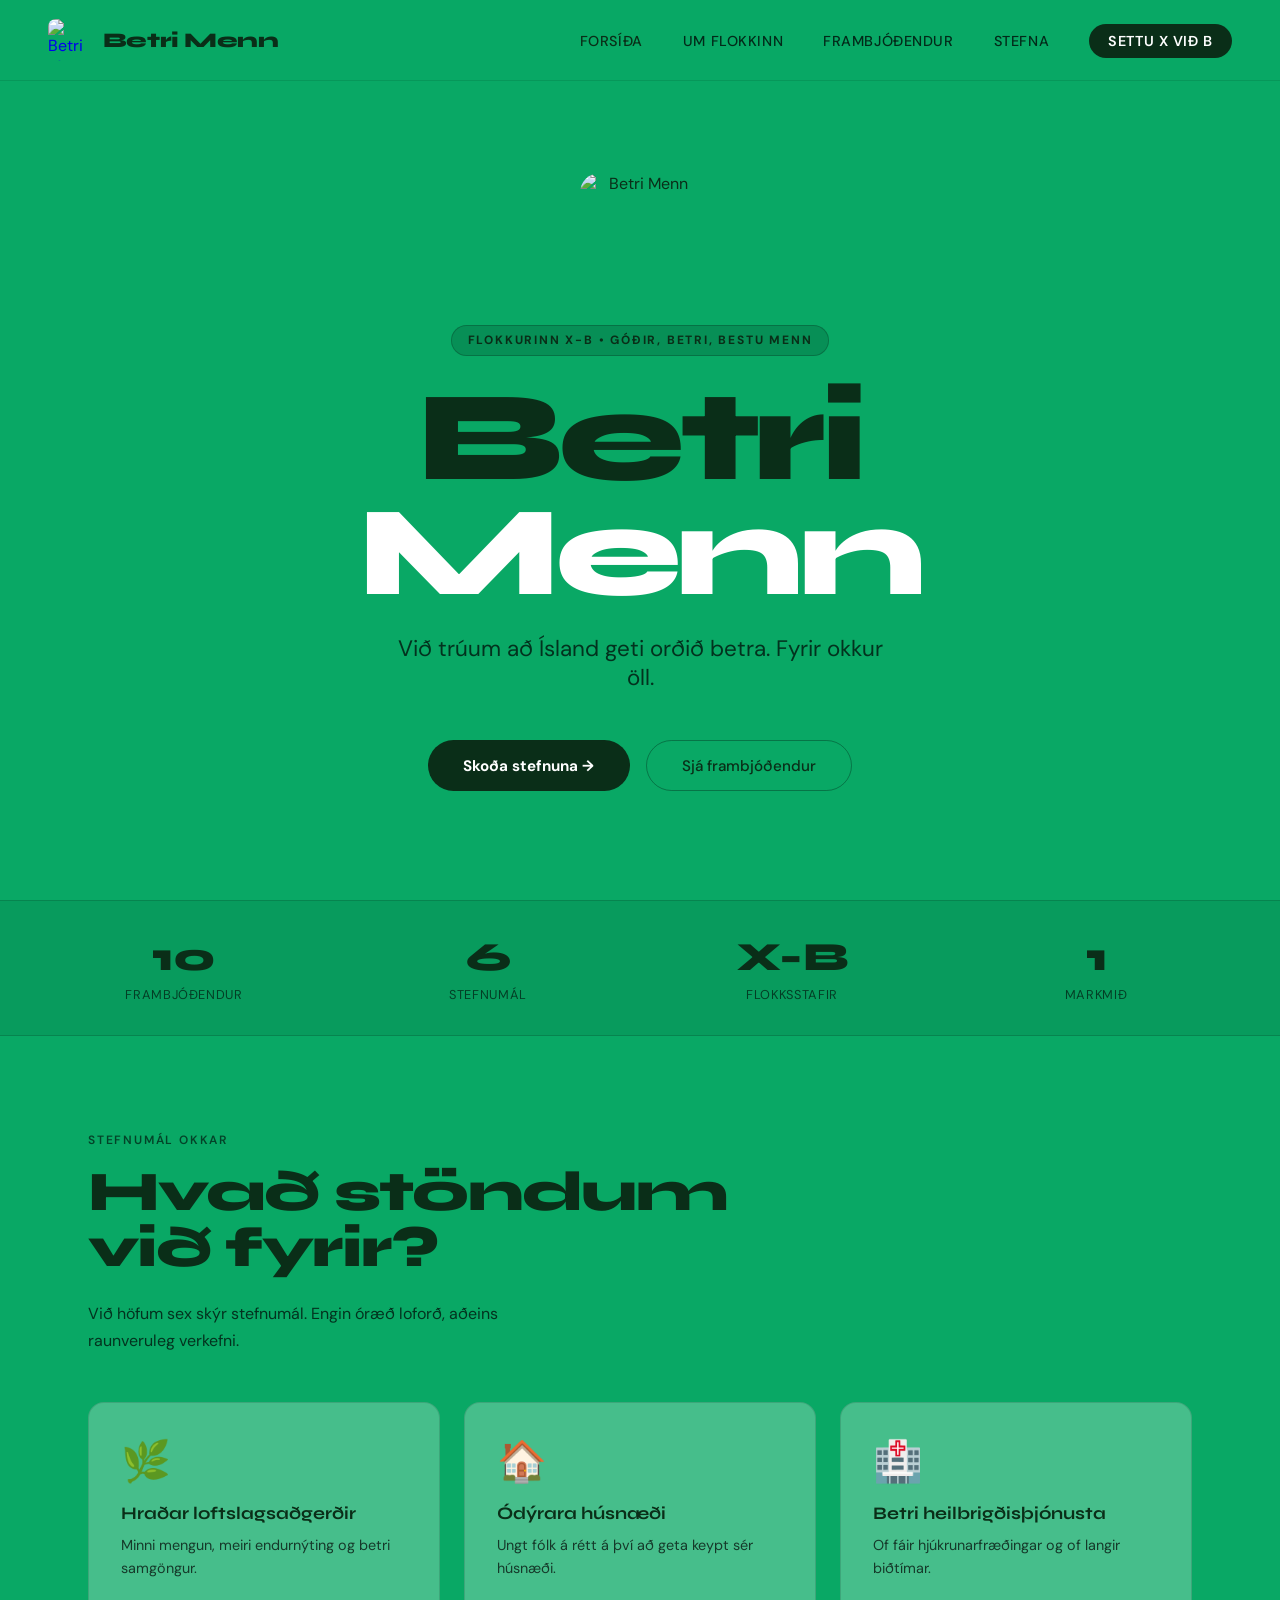
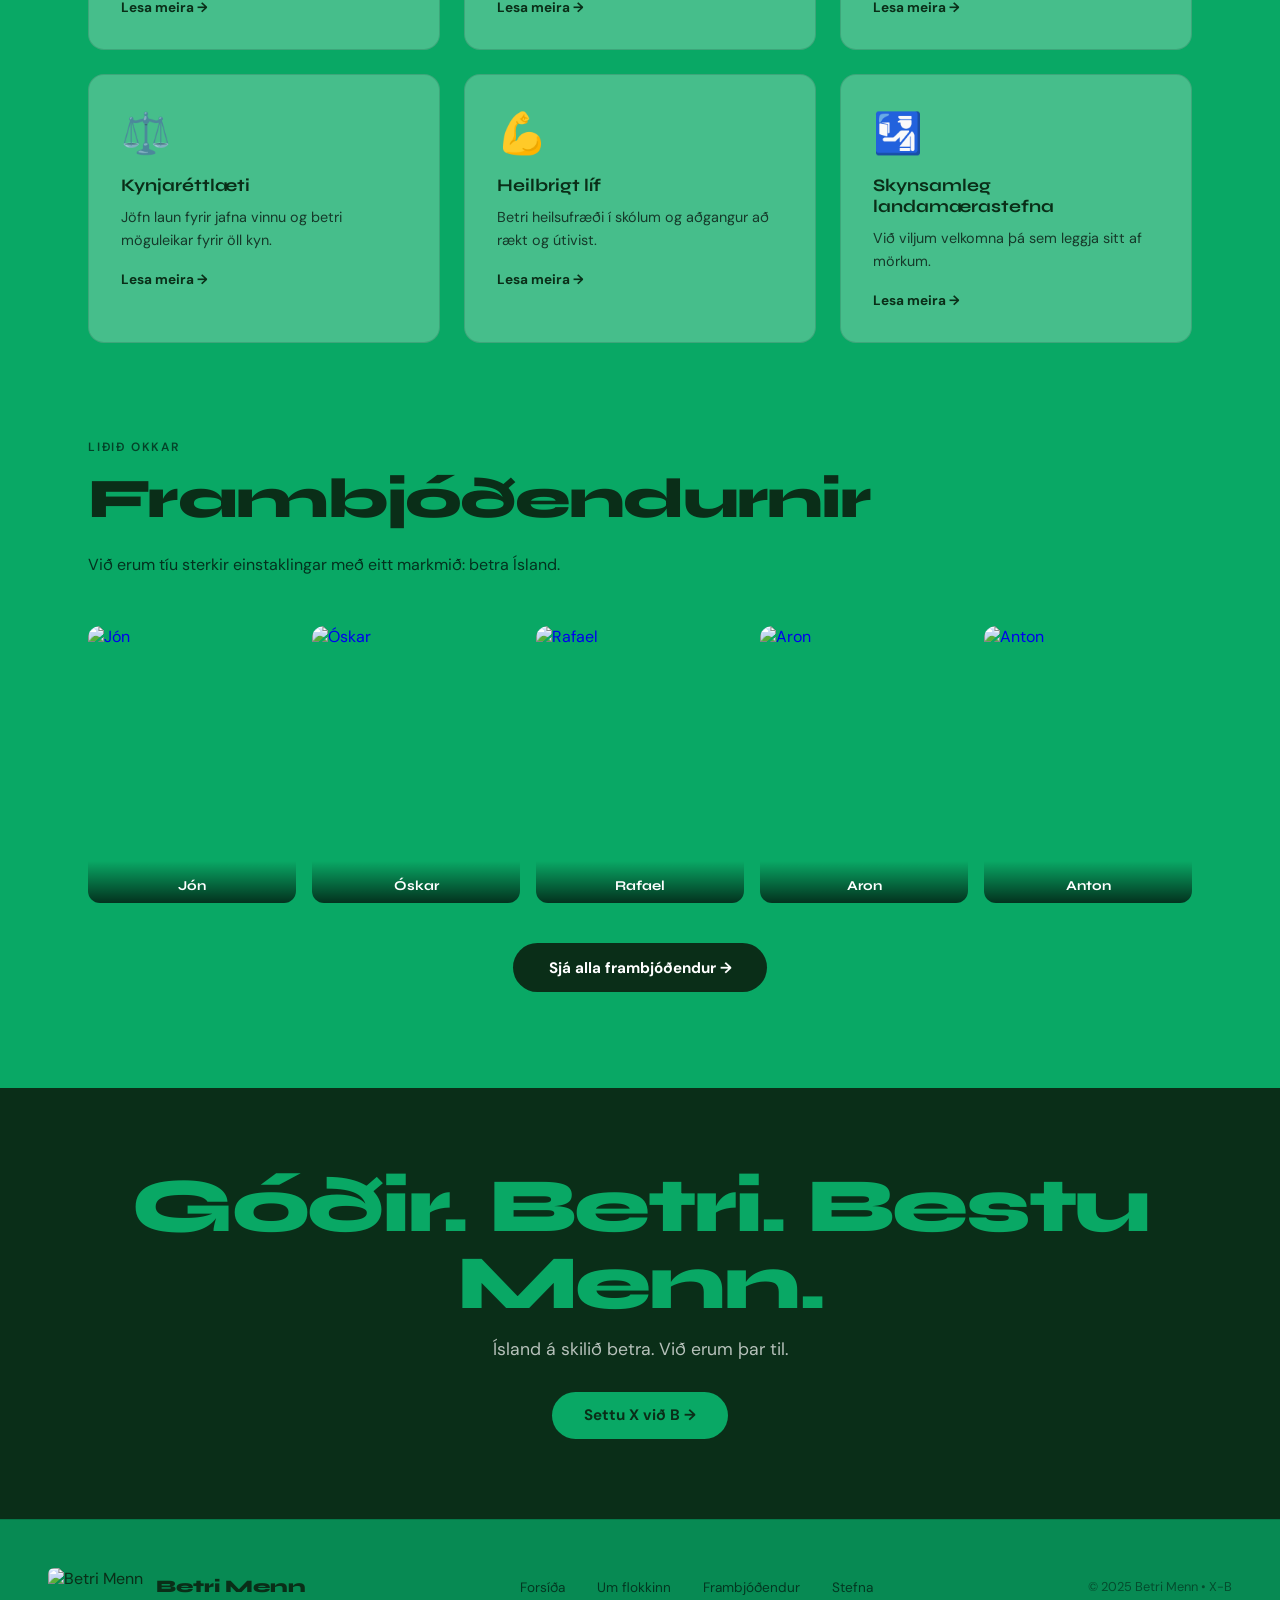
==== commit 406df793: "Add files via upload" ====
--- a/index.html
+++ b/index.html
@@ -3,7 +3,7 @@
 <head>
   <meta charset="UTF-8">
   <meta name="viewport" content="width=device-width, initial-scale=1.0">
-  <title>Betri Menn — Góðir, Betri, Bestu Menn</title>
+  <title>Betri Menn</title>
   <link rel="stylesheet" href="assets/css/shared.css">
   <style>
     .hero {
@@ -22,16 +22,15 @@
       object-fit: contain;
       border-radius: 20px;
       margin-bottom: 2rem;
-      filter: drop-shadow(0 8px 24px rgba(0,0,0,0.2));
     }
 
     .hero-badge {
       display: inline-block;
-      background: rgba(0,0,0,0.12);
-      border: 1px solid rgba(0,0,0,0.18);
+      background: rgba(0,0,0,0.15);
+      border: 1px solid rgba(0,0,0,0.2);
       color: #0a2e18;
       font-size: 0.75rem;
-      font-weight: 600;
+      font-weight: 700;
       letter-spacing: 0.15em;
       text-transform: uppercase;
       padding: 0.4rem 1rem;
@@ -49,12 +48,13 @@
       color: #0a2e18;
     }
 
-    .hero h1 .light { color: rgba(255,255,255,0.9); }
+    .hero h1 .light {
+      color: #ffffff;
+    }
 
     .hero-tagline {
       font-size: clamp(1.1rem, 2.5vw, 1.4rem);
       color: rgba(0,0,0,0.7);
-      font-weight: 400;
       margin-bottom: 3rem;
       max-width: 500px;
     }
@@ -67,9 +67,9 @@
     }
 
     .stats-strip {
-      border-top: 1px solid rgba(0,0,0,0.12);
-      border-bottom: 1px solid rgba(0,0,0,0.12);
-      padding: 2.5rem 3rem;
+      border-top: 1px solid rgba(0,0,0,0.15);
+      border-bottom: 1px solid rgba(0,0,0,0.15);
+      padding: 2rem 3rem;
       display: grid;
       grid-template-columns: repeat(4, 1fr);
       gap: 2rem;
@@ -77,21 +77,18 @@
     }
 
     .stat-item { text-align: center; }
-
     .stat-number {
       font-family: 'Syne', sans-serif;
       font-weight: 800;
       font-size: 2.5rem;
       color: #0a2e18;
-      line-height: 1;
-    }
-
+    }
     .stat-label {
       font-size: 0.8rem;
       color: rgba(0,0,0,0.6);
       letter-spacing: 0.05em;
       text-transform: uppercase;
-      margin-top: 0.4rem;
+      margin-top: 0.3rem;
     }
 
     .content-section {
@@ -108,7 +105,7 @@
     }
 
     .policy-card {
-      background: rgba(255,255,255,0.22);
+      background: rgba(255,255,255,0.25);
       border: 1px solid rgba(0,0,0,0.12);
       border-radius: 16px;
       padding: 2rem;
@@ -118,28 +115,24 @@
     }
 
     .policy-card:hover {
-      background: rgba(255,255,255,0.32);
-      border-color: rgba(0,0,0,0.25);
+      background: rgba(255,255,255,0.4);
       transform: translateY(-6px);
       box-shadow: 0 20px 50px rgba(0,0,0,0.15);
     }
 
     .policy-icon { font-size: 2.5rem; margin-bottom: 1rem; }
-
     .policy-card h3 {
       font-family: 'Syne', sans-serif;
       font-weight: 700;
-      font-size: 1.15rem;
+      font-size: 1.1rem;
       margin-bottom: 0.6rem;
       color: #0a2e18;
     }
-
     .policy-card p {
       font-size: 0.9rem;
       color: rgba(0,0,0,0.7);
       line-height: 1.6;
     }
-
     .policy-card .arrow {
       display: inline-block;
       color: #0a2e18;
@@ -161,27 +154,31 @@
       overflow: hidden;
       position: relative;
       text-decoration: none;
+      display: block;
       transition: transform 0.3s;
     }
-
-    .candidate-thumb:hover { transform: translateY(-4px); }
+    .candidate-thumb:hover { transform: translateY(-5px); }
 
     .candidate-thumb img {
-      width: 100%;
-      height: 100%;
-      object-fit: cover;
-      object-position: top;
-    }
-
-    .candidate-thumb-overlay {
+      width: 100%; height: 100%;
+      object-fit: cover; object-position: top;
+    }
+
+    .candidate-thumb-name {
       position: absolute;
       bottom: 0; left: 0; right: 0;
-      padding: 1rem;
-      background: linear-gradient(to top, rgba(0,0,0,0.8), transparent);
+      padding: 1rem 0.5rem 0.6rem;
+      background: linear-gradient(to top, rgba(0,0,0,0.7), transparent);
+      text-align: center;
+      font-family: 'Syne', sans-serif;
+      font-weight: 700;
+      font-size: 0.85rem;
       color: #fff;
-      font-family: 'Syne', sans-serif;
-      font-weight: 700;
+    }
+
+    .center-btn {
       text-align: center;
+      margin-top: 2.5rem;
     }
 
     .slogan-banner {
@@ -189,7 +186,6 @@
       padding: 5rem 3rem;
       text-align: center;
     }
-
     .slogan-text {
       font-family: 'Syne', sans-serif;
       font-weight: 800;
@@ -198,12 +194,12 @@
       letter-spacing: -0.03em;
       line-height: 1;
     }
-
     .slogan-sub {
       font-size: 1.1rem;
       color: rgba(255,255,255,0.7);
       margin-top: 1rem;
     }
+    .slogan-banner .btn-light { margin-top: 2rem; }
 
     @media (max-width: 768px) {
       .content-section { padding: 4rem 1.5rem; }
@@ -231,7 +227,7 @@
 
   <section class="hero">
     <img src="assets/logo.png" class="hero-logo" alt="Betri Menn">
-    <span class="hero-badge">Flokkurinn X-B • Góðir, Betri, Bestu Menn</span>
+    <span class="hero-badge">Flokkurinn X-B &bull; Góðir, Betri, Bestu Menn</span>
     <h1>Betri<br><span class="light">Menn</span></h1>
     <p class="hero-tagline">Við trúum að Ísland geti orðið betra. Fyrir okkur öll.</p>
     <div class="hero-buttons">
@@ -249,44 +245,44 @@
 
   <div class="content-section">
     <p class="section-label">Stefnumál okkar</p>
-    <h2 class="section-title">Hvað stöndum við fyrir?</h2>
-    <p style="color:rgba(0,0,0,0.7); max-width:500px; line-height:1.7;">Sex skýr stefnumál. Engin óræð loforð.</p>
+    <h2 class="section-title">Hvað stöndum<br>við fyrir?</h2>
+    <p style="color:rgba(0,0,0,0.7); max-width:500px; line-height:1.7;">Við höfum sex skýr stefnumál. Engin óræð loforð, aðeins raunveruleg verkefni.</p>
 
     <div class="policy-grid">
-      <a href="stefna.html" class="policy-card">
+      <a href="stefna.html#loftslag" class="policy-card">
         <div class="policy-icon">🌿</div>
         <h3>Hraðar loftslagsaðgerðir</h3>
         <p>Minni mengun, meiri endurnýting og betri samgöngur.</p>
         <span class="arrow">Lesa meira →</span>
       </a>
-      <a href="stefna.html" class="policy-card">
+      <a href="stefna.html#husnaedi" class="policy-card">
         <div class="policy-icon">🏠</div>
         <h3>Ódýrara húsnæði</h3>
         <p>Ungt fólk á rétt á því að geta keypt sér húsnæði.</p>
         <span class="arrow">Lesa meira →</span>
       </a>
-      <a href="stefna.html" class="policy-card">
+      <a href="stefna.html#heilbrigdi" class="policy-card">
         <div class="policy-icon">🏥</div>
         <h3>Betri heilbrigðisþjónusta</h3>
         <p>Of fáir hjúkrunarfræðingar og of langir biðtímar.</p>
         <span class="arrow">Lesa meira →</span>
       </a>
-      <a href="stefna.html" class="policy-card">
+      <a href="stefna.html#kynjarettlaeti" class="policy-card">
         <div class="policy-icon">⚖️</div>
         <h3>Kynjaréttlæti</h3>
-        <p>Jöfn laun fyrir jafna vinnu fyrir öll kyn.</p>
-        <span class="arrow">Lesa meira →</span>
-      </a>
-      <a href="stefna.html" class="policy-card">
+        <p>Jöfn laun fyrir jafna vinnu og betri möguleikar fyrir öll kyn.</p>
+        <span class="arrow">Lesa meira →</span>
+      </a>
+      <a href="stefna.html#heilsa" class="policy-card">
         <div class="policy-icon">💪</div>
         <h3>Heilbrigt líf</h3>
-        <p>Betri heilsufræði í skólum og aðgangur að rækt.</p>
-        <span class="arrow">Lesa meira →</span>
-      </a>
-      <a href="stefna.html" class="policy-card">
+        <p>Betri heilsufræði í skólum og aðgangur að rækt og útivist.</p>
+        <span class="arrow">Lesa meira →</span>
+      </a>
+      <a href="stefna.html#landamaeri" class="policy-card">
         <div class="policy-icon">🛂</div>
         <h3>Skynsamleg landamærastefna</h3>
-        <p>Velkomna þá sem leggja sitt af mörkum.</p>
+        <p>Við viljum velkomna þá sem leggja sitt af mörkum.</p>
         <span class="arrow">Lesa meira →</span>
       </a>
     </div>
@@ -295,32 +291,32 @@
   <div class="content-section" style="padding-top:0">
     <p class="section-label">Liðið okkar</p>
     <h2 class="section-title">Frambjóðendurnir</h2>
-    <p style="color:rgba(0,0,0,0.7); max-width:500px; line-height:1.7;">Tíu sterkir einstaklingar með eitt markmið.</p>
+    <p style="color:rgba(0,0,0,0.7); max-width:500px; line-height:1.7;">Við erum tíu sterkir einstaklingar með eitt markmið: betra Ísland.</p>
 
     <div class="candidate-strip">
       <a href="frambjodendur.html" class="candidate-thumb">
         <img src="assets/jon.jpeg" alt="Jón">
-        <div class="candidate-thumb-overlay">Jón</div>
+        <div class="candidate-thumb-name">Jón</div>
       </a>
       <a href="frambjodendur.html" class="candidate-thumb">
         <img src="assets/oskar.jpeg" alt="Óskar">
-        <div class="candidate-thumb-overlay">Óskar</div>
+        <div class="candidate-thumb-name">Óskar</div>
       </a>
       <a href="frambjodendur.html" class="candidate-thumb">
         <img src="assets/rafael.jpeg" alt="Rafael">
-        <div class="candidate-thumb-overlay">Rafael</div>
+        <div class="candidate-thumb-name">Rafael</div>
       </a>
       <a href="frambjodendur.html" class="candidate-thumb">
         <img src="assets/aron.jpeg" alt="Aron">
-        <div class="candidate-thumb-overlay">Aron</div>
+        <div class="candidate-thumb-name">Aron</div>
       </a>
       <a href="frambjodendur.html" class="candidate-thumb">
         <img src="assets/anton.jpeg" alt="Anton">
-        <div class="candidate-thumb-overlay">Anton</div>
-      </a>
-    </div>
-
-    <div style="text-align:center; margin-top:2.5rem">
+        <div class="candidate-thumb-name">Anton</div>
+      </a>
+    </div>
+
+    <div class="center-btn">
       <a href="frambjodendur.html" class="btn-primary">Sjá alla frambjóðendur →</a>
     </div>
   </div>
@@ -328,7 +324,7 @@
   <div class="slogan-banner">
     <div class="slogan-text">Góðir. Betri. Bestu Menn.</div>
     <p class="slogan-sub">Ísland á skilið betra. Við erum þar til.</p>
-    <a href="stefna.html" class="btn-light" style="margin-top:2rem">Settu X við B →</a>
+    <a href="stefna.html" class="btn-light">Settu X við B →</a>
   </div>
 
   <footer>
@@ -342,7 +338,7 @@
       <li><a href="frambjodendur.html">Frambjóðendur</a></li>
       <li><a href="stefna.html">Stefna</a></li>
     </ul>
-    <p class="footer-copy">© 2025 Betri Menn • X-B</p>
+    <p class="footer-copy">© 2025 Betri Menn &bull; X-B</p>
   </footer>
 
 </body>
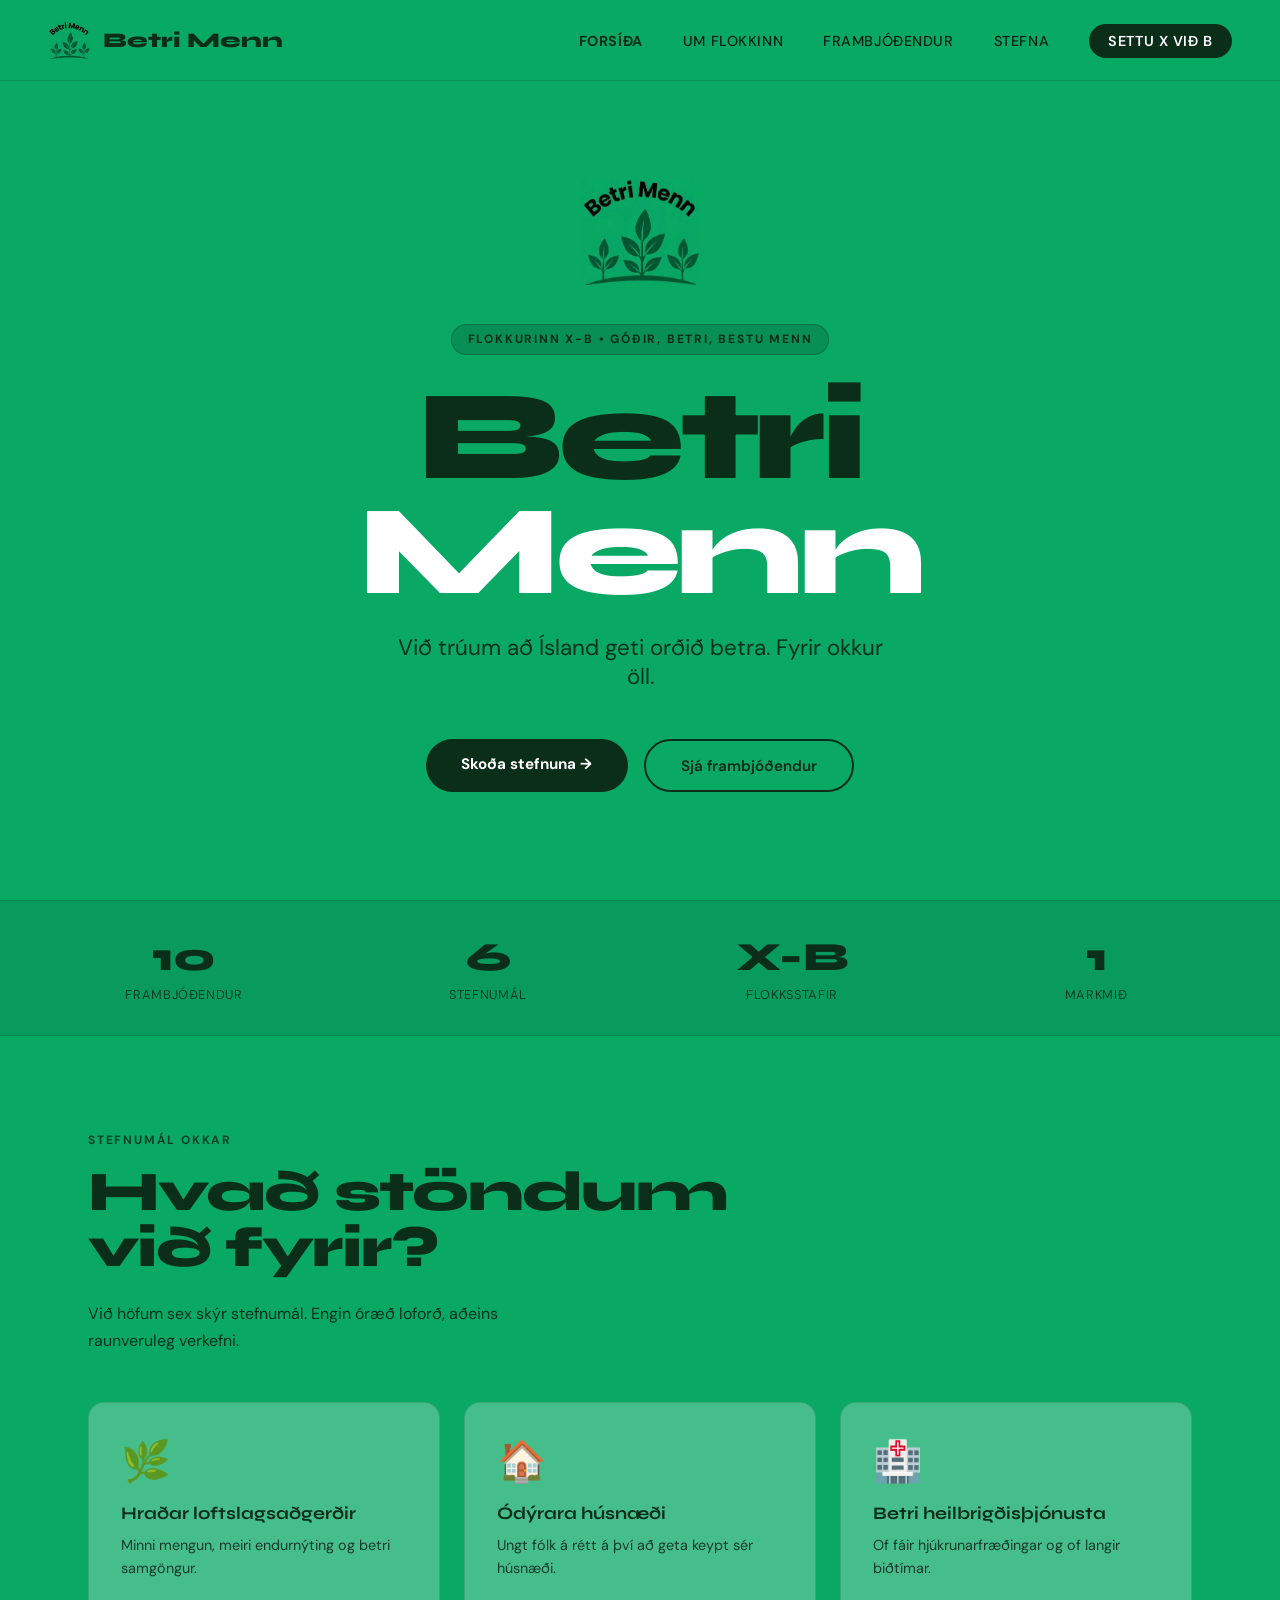
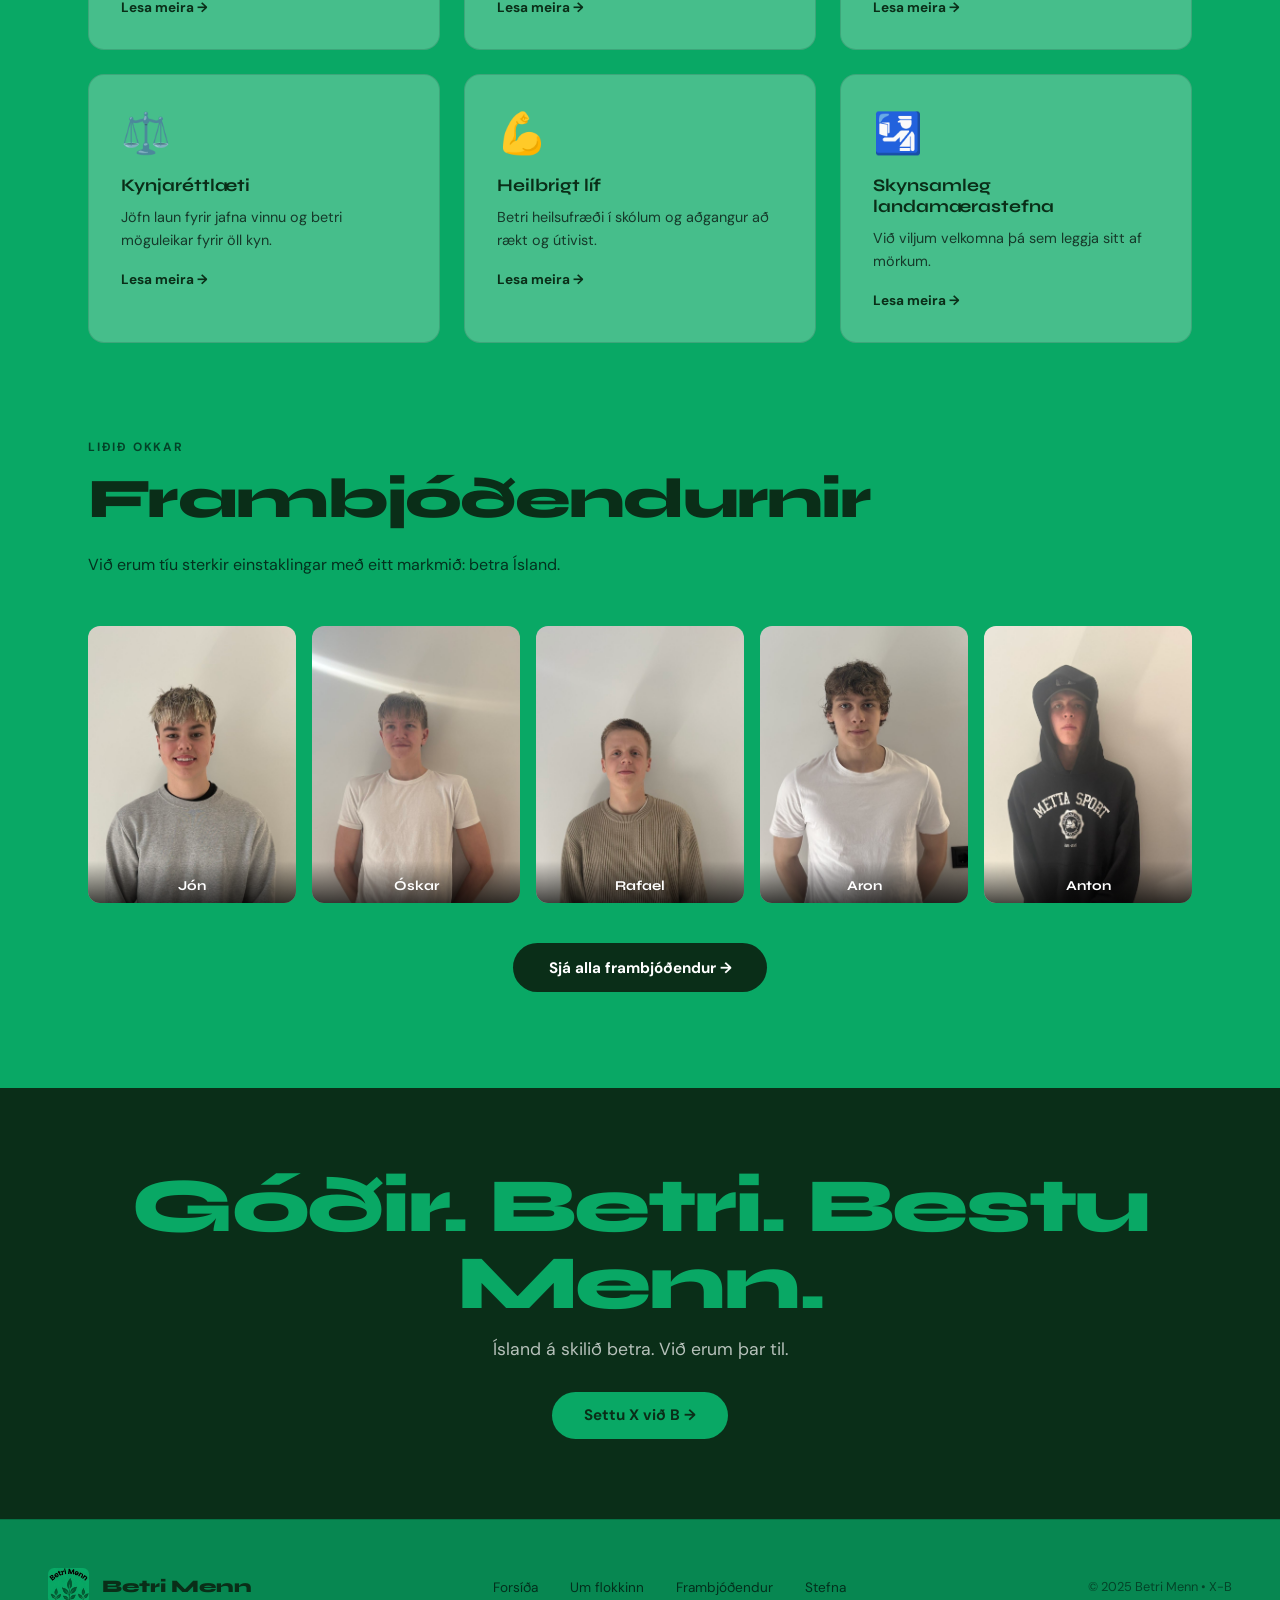
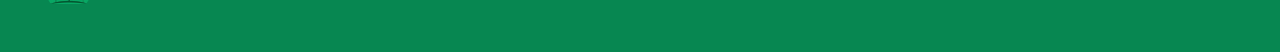
==== commit 6b7b914b: "Add files via upload" ====
--- a/index.html
+++ b/index.html
@@ -4,7 +4,7 @@
   <meta charset="UTF-8">
   <meta name="viewport" content="width=device-width, initial-scale=1.0">
   <title>Betri Menn</title>
-  <link rel="stylesheet" href="assets/css/shared.css">
+  <link rel="stylesheet" href="shared.css">
   <style>
     .hero {
       min-height: 100vh;
@@ -213,7 +213,7 @@
 
   <nav>
     <a href="index.html" class="nav-logo">
-      <img src="assets/logo.png" alt="Betri Menn">
+      <img src="logo.png" alt="Betri Menn">
       <span>Betri Menn</span>
     </a>
     <ul class="nav-links">
@@ -226,7 +226,7 @@
   </nav>
 
   <section class="hero">
-    <img src="assets/logo.png" class="hero-logo" alt="Betri Menn">
+    <img src="logo.png" class="hero-logo" alt="Betri Menn">
     <span class="hero-badge">Flokkurinn X-B &bull; Góðir, Betri, Bestu Menn</span>
     <h1>Betri<br><span class="light">Menn</span></h1>
     <p class="hero-tagline">Við trúum að Ísland geti orðið betra. Fyrir okkur öll.</p>
@@ -295,23 +295,23 @@
 
     <div class="candidate-strip">
       <a href="frambjodendur.html" class="candidate-thumb">
-        <img src="assets/jon.jpeg" alt="Jón">
+        <img src="jon.jpeg" alt="Jón">
         <div class="candidate-thumb-name">Jón</div>
       </a>
       <a href="frambjodendur.html" class="candidate-thumb">
-        <img src="assets/oskar.jpeg" alt="Óskar">
+        <img src="oskar.jpeg" alt="Óskar">
         <div class="candidate-thumb-name">Óskar</div>
       </a>
       <a href="frambjodendur.html" class="candidate-thumb">
-        <img src="assets/rafael.jpeg" alt="Rafael">
+        <img src="rafael.jpeg" alt="Rafael">
         <div class="candidate-thumb-name">Rafael</div>
       </a>
       <a href="frambjodendur.html" class="candidate-thumb">
-        <img src="assets/aron.jpeg" alt="Aron">
+        <img src="aron.jpeg" alt="Aron">
         <div class="candidate-thumb-name">Aron</div>
       </a>
       <a href="frambjodendur.html" class="candidate-thumb">
-        <img src="assets/anton.jpeg" alt="Anton">
+        <img src="anton.jpeg" alt="Anton">
         <div class="candidate-thumb-name">Anton</div>
       </a>
     </div>
@@ -329,7 +329,7 @@
 
   <footer>
     <div class="footer-logo">
-      <img src="assets/logo.png" alt="Betri Menn">
+      <img src="logo.png" alt="Betri Menn">
       <span>Betri Menn</span>
     </div>
     <ul class="footer-links">
--- a/shared.css
+++ b/shared.css
@@ -0,0 +1,260 @@
+/* ============================================
+   Betri Menn — Shared Styles
+   ============================================ */
+
+@import url('https://fonts.googleapis.com/css2?family=Syne:wght@400;600;700;800&family=DM+Sans:ital,wght@0,300;0,400;0,500;1,300&display=swap');
+
+:root {
+  --green: #09a865;
+  --green-dark: #077a47;
+  --dark: #0a2e18;
+  --text: #0a2e18;
+  --text-muted: rgba(0, 0, 0, 0.65);
+}
+
+* { margin: 0; padding: 0; box-sizing: border-box; }
+html { scroll-behavior: smooth; }
+
+body {
+  font-family: 'DM Sans', sans-serif;
+  background: #09a865;
+  color: #0a2e18;
+  overflow-x: hidden;
+}
+
+/* ---- NAV ---- */
+nav {
+  position: fixed;
+  top: 0; left: 0; right: 0;
+  z-index: 100;
+  display: flex;
+  align-items: center;
+  justify-content: space-between;
+  padding: 1.2rem 3rem;
+  background: rgba(9, 168, 101, 0.96);
+  backdrop-filter: blur(12px);
+  border-bottom: 1px solid rgba(0, 0, 0, 0.12);
+}
+
+.nav-logo {
+  display: flex;
+  align-items: center;
+  gap: 0.8rem;
+  text-decoration: none;
+}
+
+.nav-logo img {
+  height: 42px;
+  width: 42px;
+  object-fit: contain;
+  border-radius: 8px;
+}
+
+.nav-logo span {
+  font-family: 'Syne', sans-serif;
+  font-weight: 800;
+  font-size: 1.3rem;
+  color: #0a2e18;
+}
+
+.nav-links {
+  display: flex;
+  gap: 2.5rem;
+  list-style: none;
+}
+
+.nav-links a {
+  color: rgba(0, 0, 0, 0.8);
+  text-decoration: none;
+  font-size: 0.9rem;
+  font-weight: 500;
+  letter-spacing: 0.04em;
+  text-transform: uppercase;
+  transition: color 0.2s;
+}
+
+.nav-links a:hover,
+.nav-links a.active { color: #0a2e18; font-weight: 700; }
+
+.nav-cta {
+  background: #0a2e18 !important;
+  color: #ffffff !important;
+  padding: 0.5rem 1.2rem;
+  border-radius: 100px;
+  font-weight: 600 !important;
+}
+
+.nav-cta:hover { background: #136e35 !important; }
+
+/* ---- BUTTONS ---- */
+.btn-primary {
+  background: #0a2e18;
+  color: #ffffff;
+  padding: 0.9rem 2.2rem;
+  border-radius: 100px;
+  text-decoration: none;
+  font-weight: 700;
+  font-size: 0.95rem;
+  transition: all 0.25s;
+  display: inline-block;
+}
+
+.btn-primary:hover {
+  background: #136e35;
+  transform: translateY(-3px);
+}
+
+.btn-secondary {
+  background: transparent;
+  color: #0a2e18;
+  padding: 0.9rem 2.2rem;
+  border-radius: 100px;
+  text-decoration: none;
+  font-weight: 600;
+  font-size: 0.95rem;
+  border: 2px solid #0a2e18;
+  transition: all 0.25s;
+  display: inline-block;
+}
+
+.btn-secondary:hover {
+  background: rgba(10, 46, 24, 0.1);
+  transform: translateY(-3px);
+}
+
+.btn-light {
+  display: inline-block;
+  background: #09a865;
+  color: #0a2e18;
+  padding: 0.85rem 2rem;
+  border-radius: 100px;
+  text-decoration: none;
+  font-weight: 700;
+  font-size: 0.95rem;
+  transition: all 0.25s;
+}
+
+.btn-light:hover { background: #0bc47a; transform: translateY(-3px); }
+
+/* ---- LABELS & HEADINGS ---- */
+.section-label {
+  font-size: 0.75rem;
+  font-weight: 700;
+  letter-spacing: 0.15em;
+  text-transform: uppercase;
+  color: rgba(0, 0, 0, 0.6);
+  margin-bottom: 1rem;
+}
+
+.section-title {
+  font-family: 'Syne', sans-serif;
+  font-weight: 800;
+  font-size: clamp(2rem, 5vw, 3.5rem);
+  letter-spacing: -0.03em;
+  line-height: 1;
+  margin-bottom: 1.5rem;
+  color: #0a2e18;
+}
+
+/* ---- PAGE HERO ---- */
+.page-hero {
+  padding: 10rem 3rem 4rem;
+  max-width: 900px;
+  margin: 0 auto;
+  text-align: center;
+}
+
+.page-hero h1 {
+  font-family: 'Syne', sans-serif;
+  font-weight: 800;
+  font-size: clamp(3rem, 8vw, 6rem);
+  letter-spacing: -0.04em;
+  line-height: 0.95;
+  margin-bottom: 1.5rem;
+  color: #0a2e18;
+}
+
+.page-hero p {
+  color: rgba(0, 0, 0, 0.7);
+  font-size: 1.1rem;
+  line-height: 1.7;
+}
+
+/* ---- DARK BANNER ---- */
+.dark-banner {
+  background: #0a2e18;
+  padding: 5rem 3rem;
+  text-align: center;
+}
+
+.dark-banner h2 {
+  font-family: 'Syne', sans-serif;
+  font-weight: 800;
+  font-size: clamp(2rem, 6vw, 5rem);
+  color: #09a865;
+  letter-spacing: -0.03em;
+}
+
+.dark-banner p {
+  color: rgba(255, 255, 255, 0.7);
+  margin-top: 1rem;
+  font-size: 1.1rem;
+}
+
+/* ---- FOOTER ---- */
+footer {
+  background: rgba(0, 0, 0, 0.2);
+  border-top: 1px solid rgba(0, 0, 0, 0.15);
+  padding: 3rem;
+  display: flex;
+  align-items: center;
+  justify-content: space-between;
+  flex-wrap: wrap;
+  gap: 1.5rem;
+}
+
+.footer-logo {
+  display: flex;
+  align-items: center;
+  gap: 0.8rem;
+}
+
+.footer-logo img {
+  height: 36px;
+  border-radius: 6px;
+}
+
+.footer-logo span {
+  font-family: 'Syne', sans-serif;
+  font-weight: 800;
+  font-size: 1.1rem;
+  color: #0a2e18;
+}
+
+.footer-links {
+  display: flex;
+  gap: 2rem;
+  list-style: none;
+}
+
+.footer-links a {
+  color: rgba(0, 0, 0, 0.65);
+  text-decoration: none;
+  font-size: 0.85rem;
+}
+
+.footer-links a:hover { color: #0a2e18; }
+
+.footer-copy {
+  font-size: 0.8rem;
+  color: rgba(0, 0, 0, 0.5);
+}
+
+/* ---- RESPONSIVE ---- */
+@media (max-width: 768px) {
+  nav { padding: 1rem 1.5rem; }
+  .nav-links { display: none; }
+  .page-hero { padding-left: 1.5rem; padding-right: 1.5rem; }
+  footer { flex-direction: column; text-align: center; }
+  .footer-links { flex-wrap: wrap; justify-content: center; }
+}
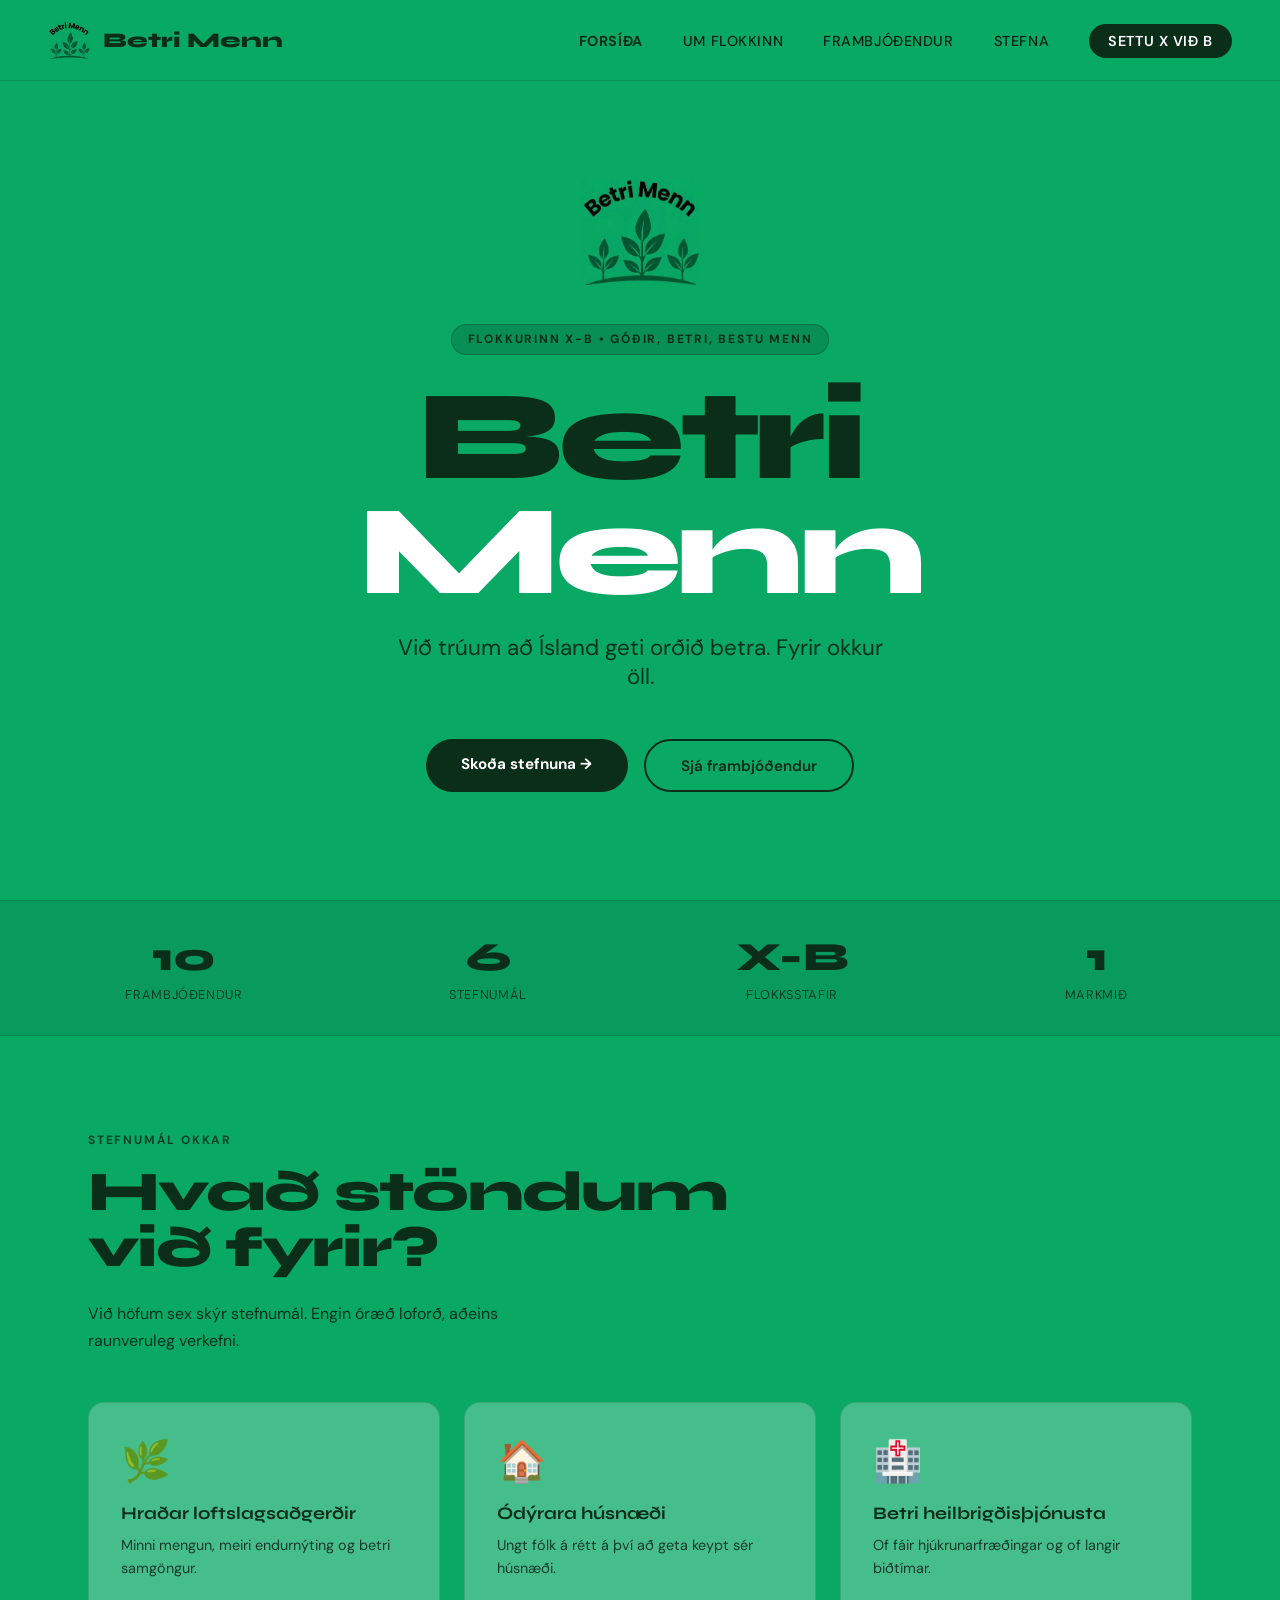
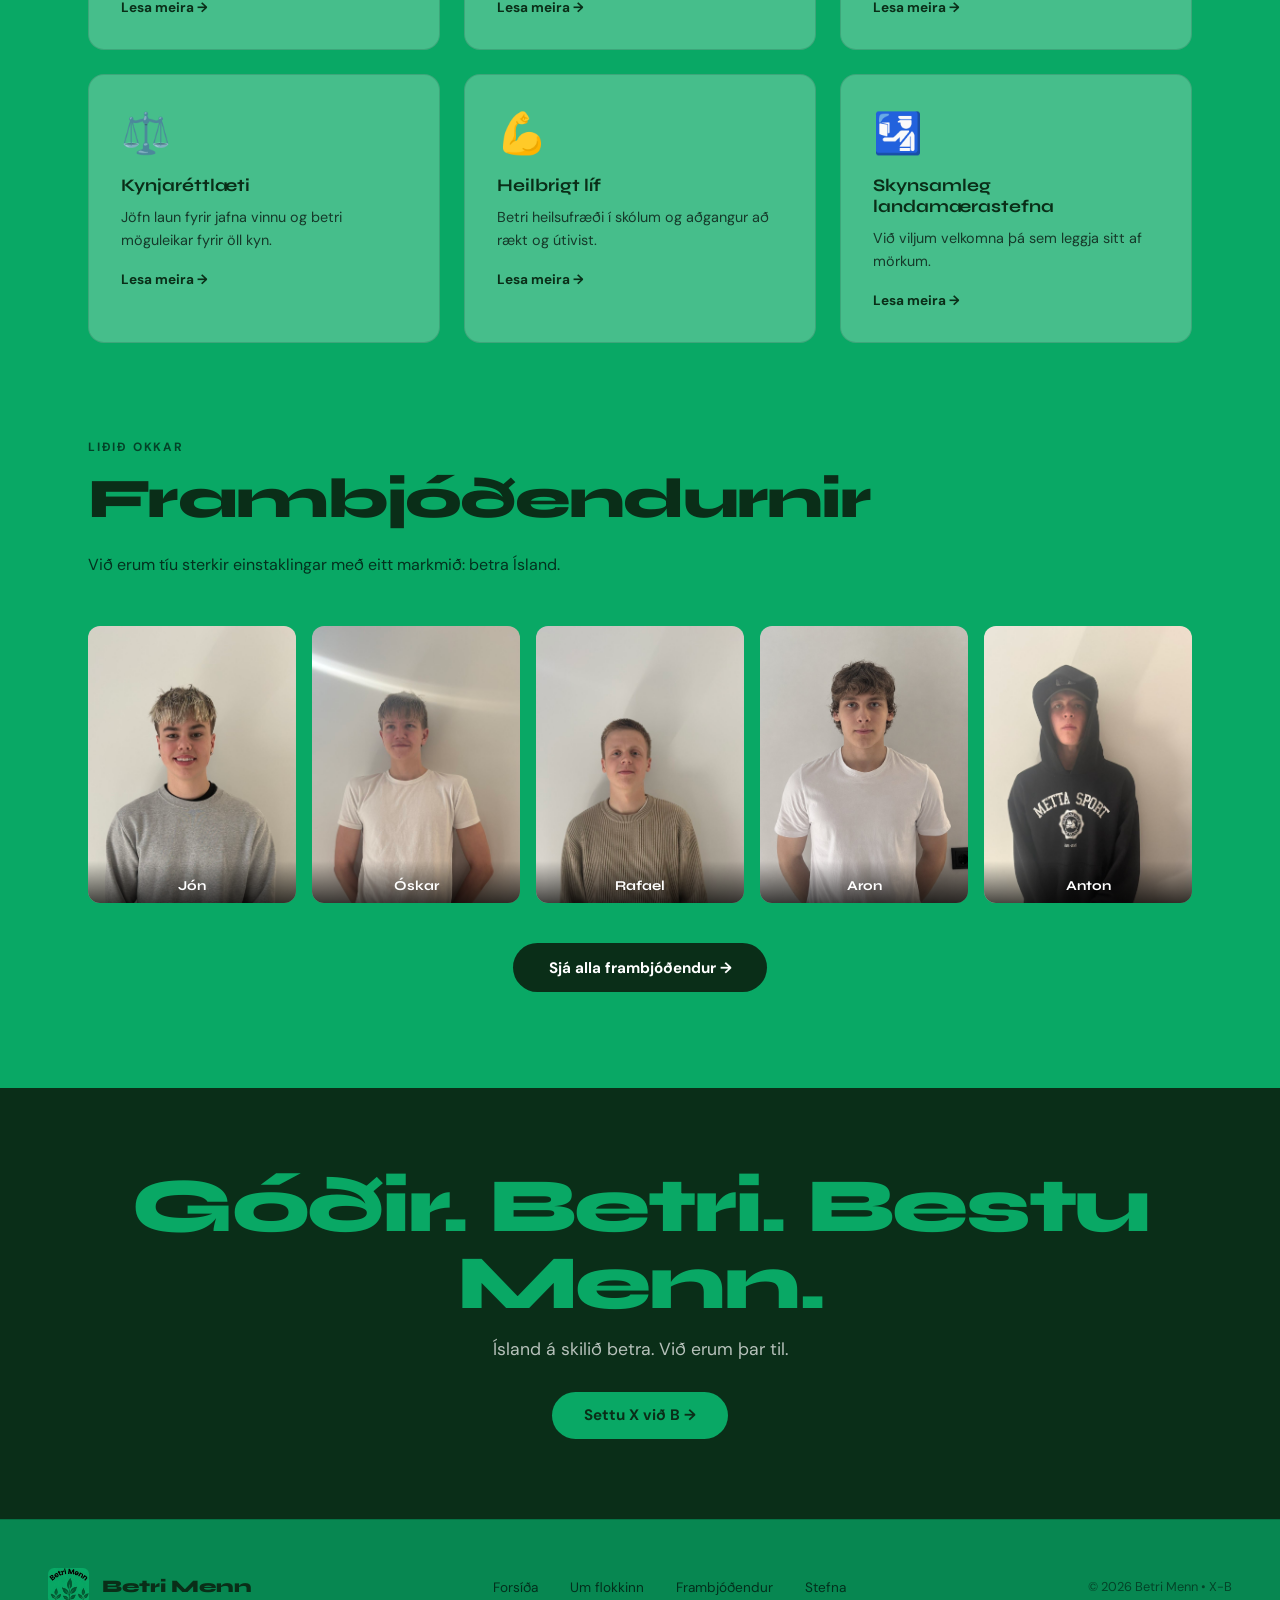
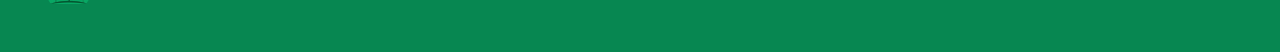
==== commit 07ac27d2: "Update index.html" ====
--- a/index.html
+++ b/index.html
@@ -338,7 +338,7 @@
       <li><a href="frambjodendur.html">Frambjóðendur</a></li>
       <li><a href="stefna.html">Stefna</a></li>
     </ul>
-    <p class="footer-copy">© 2025 Betri Menn &bull; X-B</p>
+    <p class="footer-copy">© 2026 Betri Menn &bull; X-B</p>
   </footer>
 
 </body>
